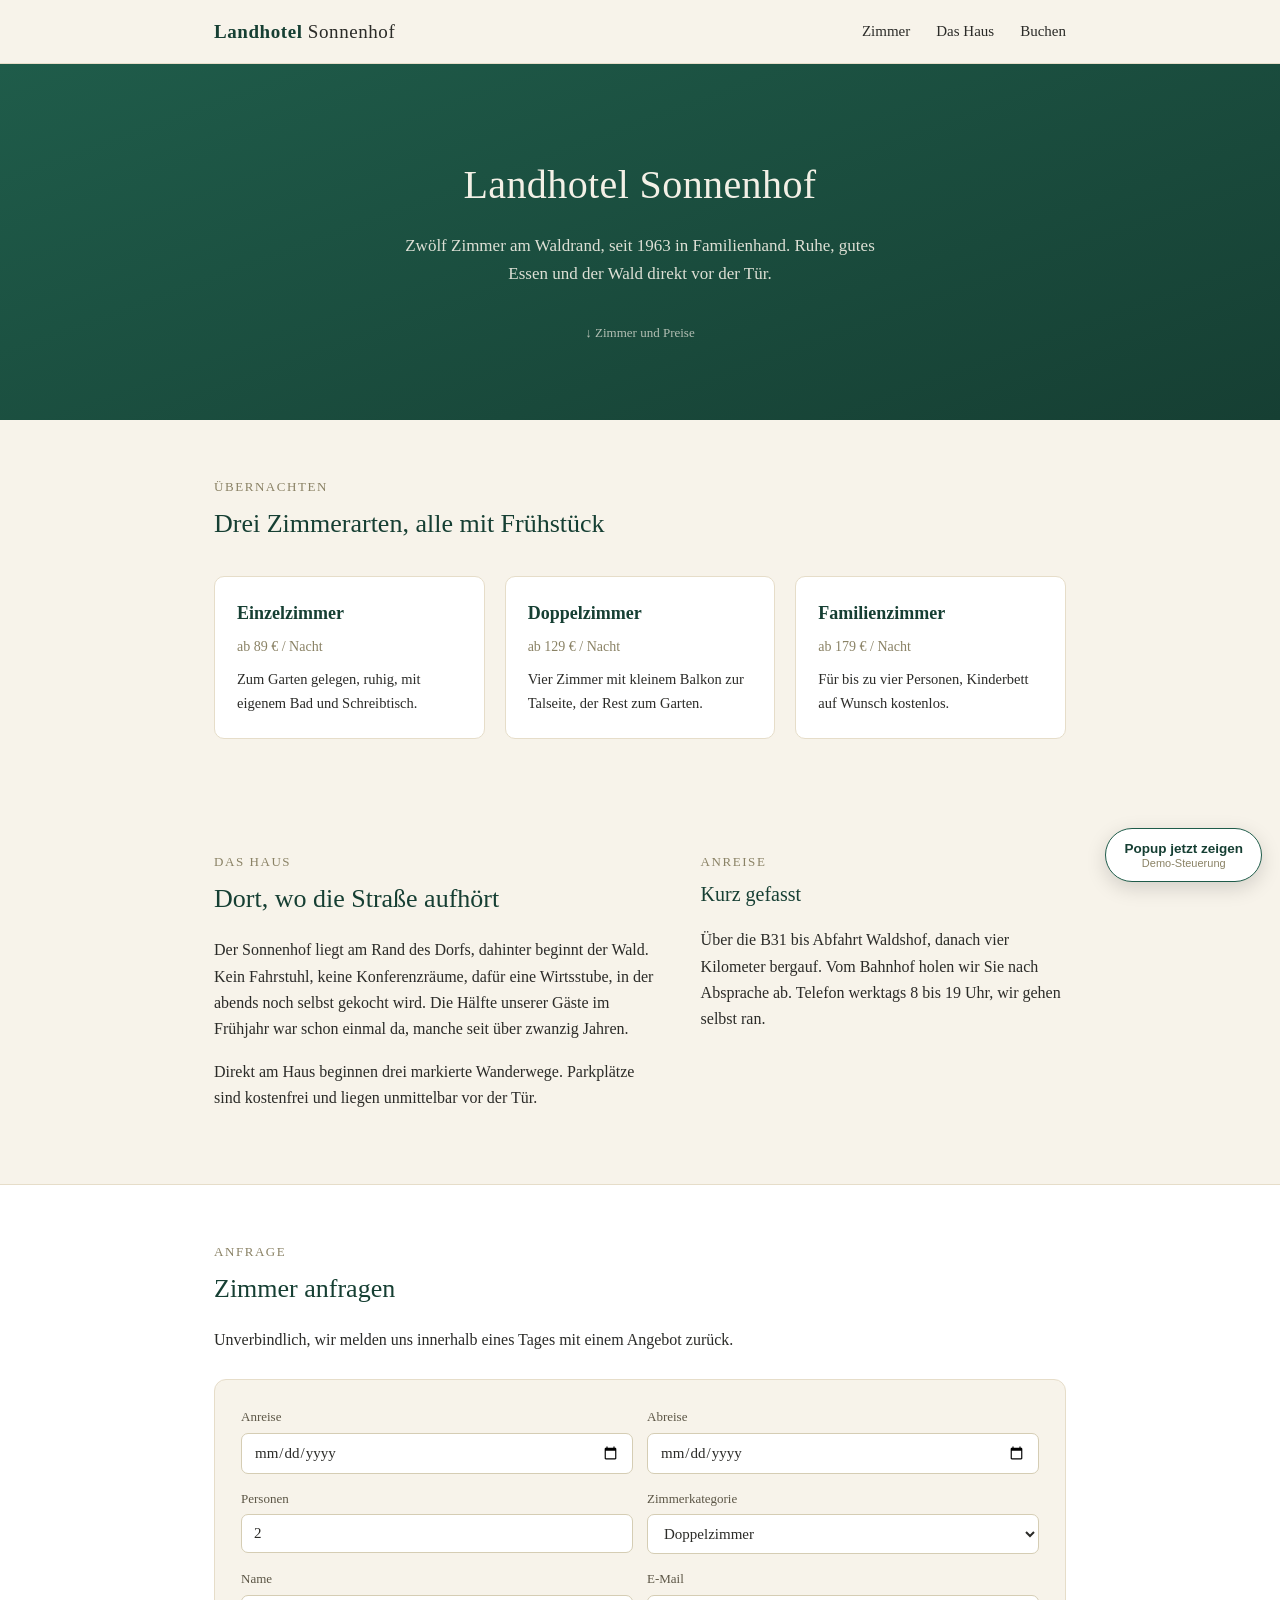
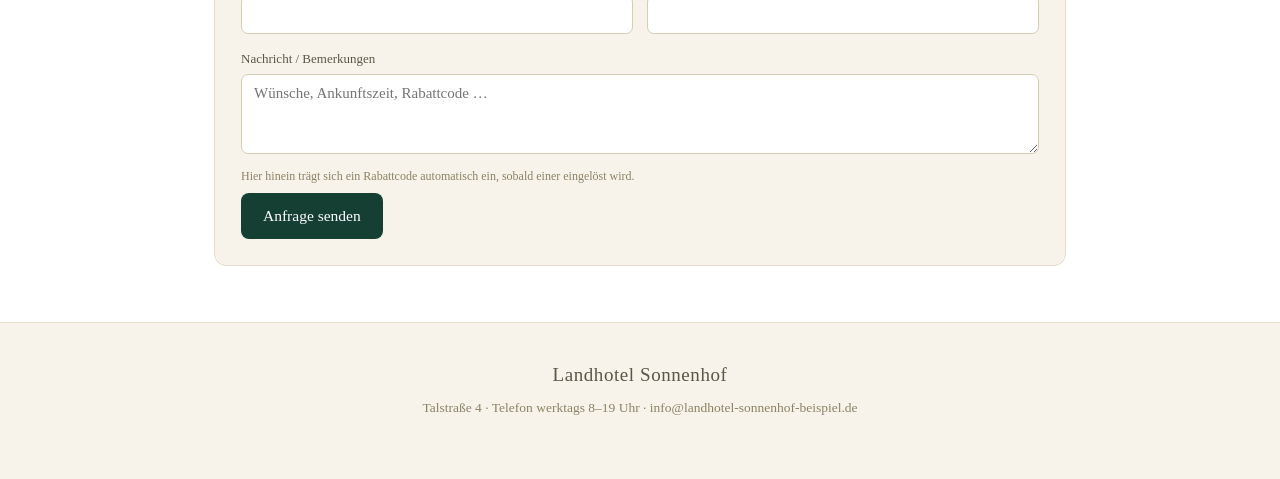
==== hotel-beispielseite/index.html @ aaa6f469 "Direktbucher-Widget: Beispielseite hinzugefügt Fiktive Hotel-Landingpage (Landhotel Sonnenhof) mit e" ====
<!DOCTYPE html>
<html lang="de">
<head>
<meta charset="utf-8">
<meta name="viewport" content="width=device-width, initial-scale=1">
<title>Landhotel Sonnenhof</title>
<style>
  :root{
    --grün:#1f5c4a; --grün-dunkel:#163f33; --creme:#f7f3ea; --text:#2b2b28; --linie:#e6ddc9;
  }
  *{box-sizing:border-box}
  body{margin:0;background:var(--creme);color:var(--text);
    font-family:Georgia,"Times New Roman",serif;line-height:1.65}
  .wrap{max-width:900px;margin:0 auto;padding:0 24px}

  header.top{position:sticky;top:0;z-index:10;background:var(--creme);border-bottom:1px solid var(--linie);
    padding:16px 0}
  header.top .wrap{display:flex;align-items:center;justify-content:space-between}
  .logo{font-size:19px;letter-spacing:.03em;white-space:nowrap}
  .logo b{color:var(--grün-dunkel)}
  nav a{color:var(--text);text-decoration:none;margin-left:22px;font-size:15px}
  nav a:hover{color:var(--grün-dunkel)}

  .hero{background:linear-gradient(160deg,var(--grün) 0%,var(--grün-dunkel) 100%);color:#f3f0e6;
    padding:88px 0 76px;text-align:center}
  .hero h1{margin:0 0 14px;font-size:40px;font-weight:400;letter-spacing:.01em}
  .hero p{margin:0 auto;max-width:480px;font-size:17px;opacity:.9}
  .hero .pfeil{margin-top:34px;font-size:13px;opacity:.7}

  section{padding:56px 0}
  section h2{font-size:26px;font-weight:400;margin:0 0 8px;color:var(--grün-dunkel)}
  section .kicker{font-size:13px;letter-spacing:.12em;text-transform:uppercase;color:#8a8265;margin:0 0 6px}
  section > p.lead{max-width:620px;font-size:16.5px}

  .zimmer{display:grid;grid-template-columns:repeat(3,1fr);gap:20px;margin-top:30px}
  .zimmer .karte{background:#fff;border:1px solid var(--linie);border-radius:10px;padding:22px}
  .zimmer h3{margin:0 0 6px;font-size:18px;color:var(--grün-dunkel)}
  .zimmer .preis{font-size:14px;color:#8a8265;margin:0 0 10px}
  .zimmer p{font-size:14.5px;margin:0}

  .split{display:grid;grid-template-columns:1.1fr .9fr;gap:40px;align-items:start}

  #buchen{background:#fff;border-top:1px solid var(--linie);border-bottom:1px solid var(--linie)}
  form.buchung{background:var(--creme);border:1px solid var(--linie);border-radius:12px;padding:26px;margin-top:26px}
  .zeile{display:grid;grid-template-columns:1fr 1fr;gap:14px;margin-bottom:14px}
  label{display:block;font-size:13px;margin-bottom:5px;color:#5c5646}
  input,select,textarea{width:100%;padding:10px 12px;border:1px solid #d5cdb4;border-radius:7px;
    background:#fff;color:var(--text);font-family:inherit;font-size:15px}
  textarea{resize:vertical;min-height:80px;transition:background .5s,border-color .5s}
  textarea.gefuellt{background:#eaf5ef;border-color:var(--grün)}
  .hinweis-feld{font-size:12px;color:#8a8265;margin:5px 0 0}
  button.absenden{margin-top:6px;padding:14px 22px;border:0;border-radius:8px;background:var(--grün-dunkel);
    color:#fff;font-family:inherit;font-size:15.5px;cursor:pointer}
  button.absenden:hover{background:var(--grün)}
  .bestaetigung{display:none;margin-top:14px;padding:12px 14px;background:#eaf5ef;border:1px solid var(--grün);
    border-radius:8px;font-size:14px;color:var(--grün-dunkel)}
  .bestaetigung.zeigen{display:block}

  footer{padding:36px 0 60px;text-align:center;font-size:13.5px;color:#8a8265}
  footer .logo{color:#5c5646;margin-bottom:6px}

  @media (max-width:720px){
    .zimmer{grid-template-columns:1fr}
    .zeile{grid-template-columns:1fr}
    .split{grid-template-columns:1fr}
    .hero h1{font-size:30px}
    .wrap{padding:0 16px}
    .logo{font-size:15px}
    nav a{margin-left:10px;font-size:12px}
  }

  /* Demo-Auslöser für Vorführzwecke, kein Teil des Widgets */
  .demo-trigger{position:fixed;right:18px;bottom:18px;z-index:999;background:#fff;color:var(--grün-dunkel);
    border:1px solid var(--grün);border-radius:999px;padding:12px 18px;font-family:-apple-system,sans-serif;
    font-size:13.5px;font-weight:600;box-shadow:0 6px 20px rgba(0,0,0,.15);cursor:pointer}
  .demo-trigger span{display:block;font-weight:400;font-size:11px;color:#8a8265;margin-top:1px}
</style>
</head>
<body>

<header class="top">
  <div class="wrap">
    <div class="logo"><b>Landhotel</b> Sonnenhof</div>
    <nav>
      <a href="#zimmer">Zimmer</a>
      <a href="#haus">Das Haus</a>
      <a href="#buchen">Buchen</a>
    </nav>
  </div>
</header>

<div class="hero">
  <div class="wrap">
    <h1>Landhotel Sonnenhof</h1>
    <p>Zwölf Zimmer am Waldrand, seit 1963 in Familienhand. Ruhe, gutes Essen und der Wald direkt vor der Tür.</p>
    <div class="pfeil">↓ Zimmer und Preise</div>
  </div>
</div>

<section id="zimmer">
  <div class="wrap">
    <p class="kicker">Übernachten</p>
    <h2>Drei Zimmerarten, alle mit Frühstück</h2>
    <div class="zimmer">
      <div class="karte">
        <h3>Einzelzimmer</h3>
        <p class="preis">ab 89 € / Nacht</p>
        <p>Zum Garten gelegen, ruhig, mit eigenem Bad und Schreibtisch.</p>
      </div>
      <div class="karte">
        <h3>Doppelzimmer</h3>
        <p class="preis">ab 129 € / Nacht</p>
        <p>Vier Zimmer mit kleinem Balkon zur Talseite, der Rest zum Garten.</p>
      </div>
      <div class="karte">
        <h3>Familienzimmer</h3>
        <p class="preis">ab 179 € / Nacht</p>
        <p>Für bis zu vier Personen, Kinderbett auf Wunsch kostenlos.</p>
      </div>
    </div>
  </div>
</section>

<section id="haus">
  <div class="wrap split">
    <div>
      <p class="kicker">Das Haus</p>
      <h2>Dort, wo die Straße aufhört</h2>
      <p class="lead">Der Sonnenhof liegt am Rand des Dorfs, dahinter beginnt der Wald. Kein Fahrstuhl, keine
      Konferenzräume, dafür eine Wirtsstube, in der abends noch selbst gekocht wird. Die Hälfte unserer Gäste
      im Frühjahr war schon einmal da, manche seit über zwanzig Jahren.</p>
      <p class="lead">Direkt am Haus beginnen drei markierte Wanderwege. Parkplätze sind kostenfrei und liegen
      unmittelbar vor der Tür.</p>
    </div>
    <div>
      <p class="kicker">Anreise</p>
      <h2 style="font-size:20px">Kurz gefasst</h2>
      <p class="lead">Über die B31 bis Abfahrt Waldshof, danach vier Kilometer bergauf. Vom Bahnhof holen wir
      Sie nach Absprache ab. Telefon werktags 8 bis 19 Uhr, wir gehen selbst ran.</p>
    </div>
  </div>
</section>

<section id="buchen">
  <div class="wrap">
    <p class="kicker">Anfrage</p>
    <h2>Zimmer anfragen</h2>
    <p class="lead">Unverbindlich, wir melden uns innerhalb eines Tages mit einem Angebot zurück.</p>

    <form class="buchung" onsubmit="return zeigeBestaetigung(event)">
      <div class="zeile">
        <div>
          <label for="anreise">Anreise</label>
          <input type="date" id="anreise" required>
        </div>
        <div>
          <label for="abreise">Abreise</label>
          <input type="date" id="abreise" required>
        </div>
      </div>
      <div class="zeile">
        <div>
          <label for="personen">Personen</label>
          <input type="number" id="personen" min="1" max="6" value="2" required>
        </div>
        <div>
          <label for="kategorie">Zimmerkategorie</label>
          <select id="kategorie">
            <option>Einzelzimmer</option>
            <option selected>Doppelzimmer</option>
            <option>Familienzimmer</option>
          </select>
        </div>
      </div>
      <div class="zeile">
        <div>
          <label for="name">Name</label>
          <input type="text" id="name" required>
        </div>
        <div>
          <label for="email">E-Mail</label>
          <input type="email" id="email" required>
        </div>
      </div>
      <label for="nachricht">Nachricht / Bemerkungen</label>
      <textarea id="nachricht" placeholder="Wünsche, Ankunftszeit, Rabattcode …"></textarea>
      <p class="hinweis-feld">Hier hinein trägt sich ein Rabattcode automatisch ein, sobald einer eingelöst wird.</p>

      <button class="absenden" type="submit">Anfrage senden</button>
      <div class="bestaetigung" id="bestaetigung">
        Danke für Ihre Anfrage. Diese Seite ist eine Demo, es wird nichts tatsächlich versendet.
      </div>
    </form>
  </div>
</section>

<footer>
  <div class="logo">Landhotel Sonnenhof</div>
  Talstraße 4 · Telefon werktags 8–19 Uhr · info@landhotel-sonnenhof-beispiel.de
</footer>

<button class="demo-trigger" type="button" id="demoBtn">
  Popup jetzt zeigen
  <span>Demo-Steuerung</span>
</button>

<!-- Einbindung des Direktbucher-Widgets -->
<script src="widget.js" defer></script>

<script>
  // Nur für diese Beispielseite: Anfrageformular tut so, als würde es senden
  function zeigeBestaetigung(e) {
    e.preventDefault();
    document.getElementById('bestaetigung').classList.add('zeigen');
    return false;
  }

  // Nur für diese Beispielseite, nicht Teil des Widgets: sobald im Popup auf
  // "Jetzt Code einlösen" geklickt wird, den Code automatisch ins Nachrichtenfeld
  // der Buchungsanfrage übernehmen. Das Widget selbst kennt dieses Feld nicht,
  // die Verknüpfung übernimmt die Website. Klick-Events aus dem Shadow DOM des
  // Widgets laufen (composed) ganz normal bis zum document durch.
  document.addEventListener('click', function (e) {
    var pfad = e.composedPath ? e.composedPath() : [e.target];
    var istCta = pfad.some(function (el) { return el.classList && el.classList.contains('dbw-cta'); });
    if (!istCta) return;

    var feld = document.getElementById('nachricht');
    if (!feld) return;
    if (feld.value.indexOf('DIREKT') === -1) {
      feld.value = feld.value ? feld.value + '\nRabattcode: DIREKT' : 'Rabattcode: DIREKT';
    }
    feld.classList.add('gefuellt');
    setTimeout(function () { feld.classList.remove('gefuellt'); }, 1800);
  }, true);

  // Demo-Steuerung: löst das Popup manuell aus, ohne auf Exit-Intent zu warten.
  // Gehört nicht zum Widget und würde auf der echten Hotel-Website entfallen.
  document.getElementById('demoBtn').addEventListener('click', function () {
    // verhindert, dass ein zufälliger Exit-Intent während der Vorführung
    // (Maus Richtung Tab-Leiste) das Popup ein zweites Mal aufreißt
    try { sessionStorage.setItem('dbw_seen', '1'); } catch (e) {}
    if (window.Direktbucher) window.Direktbucher.open();
  });
</script>

</body>
</html>
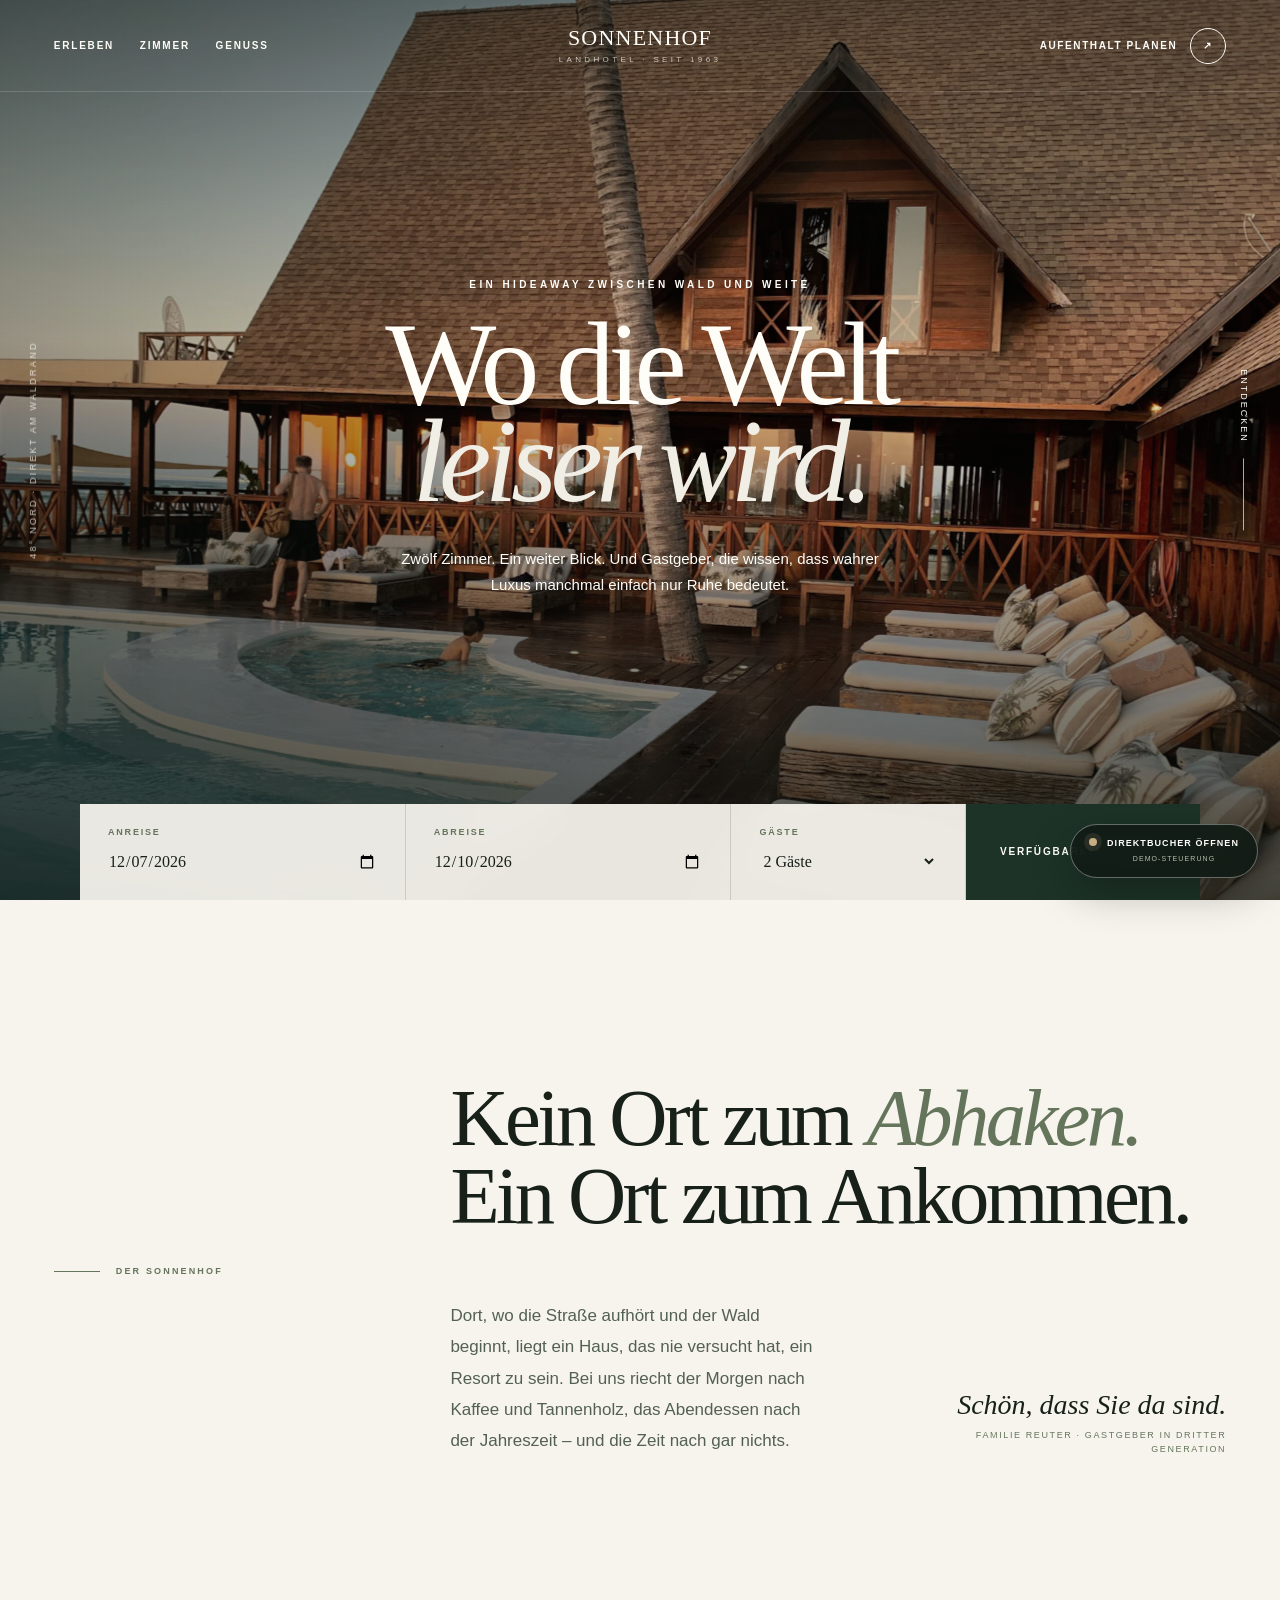
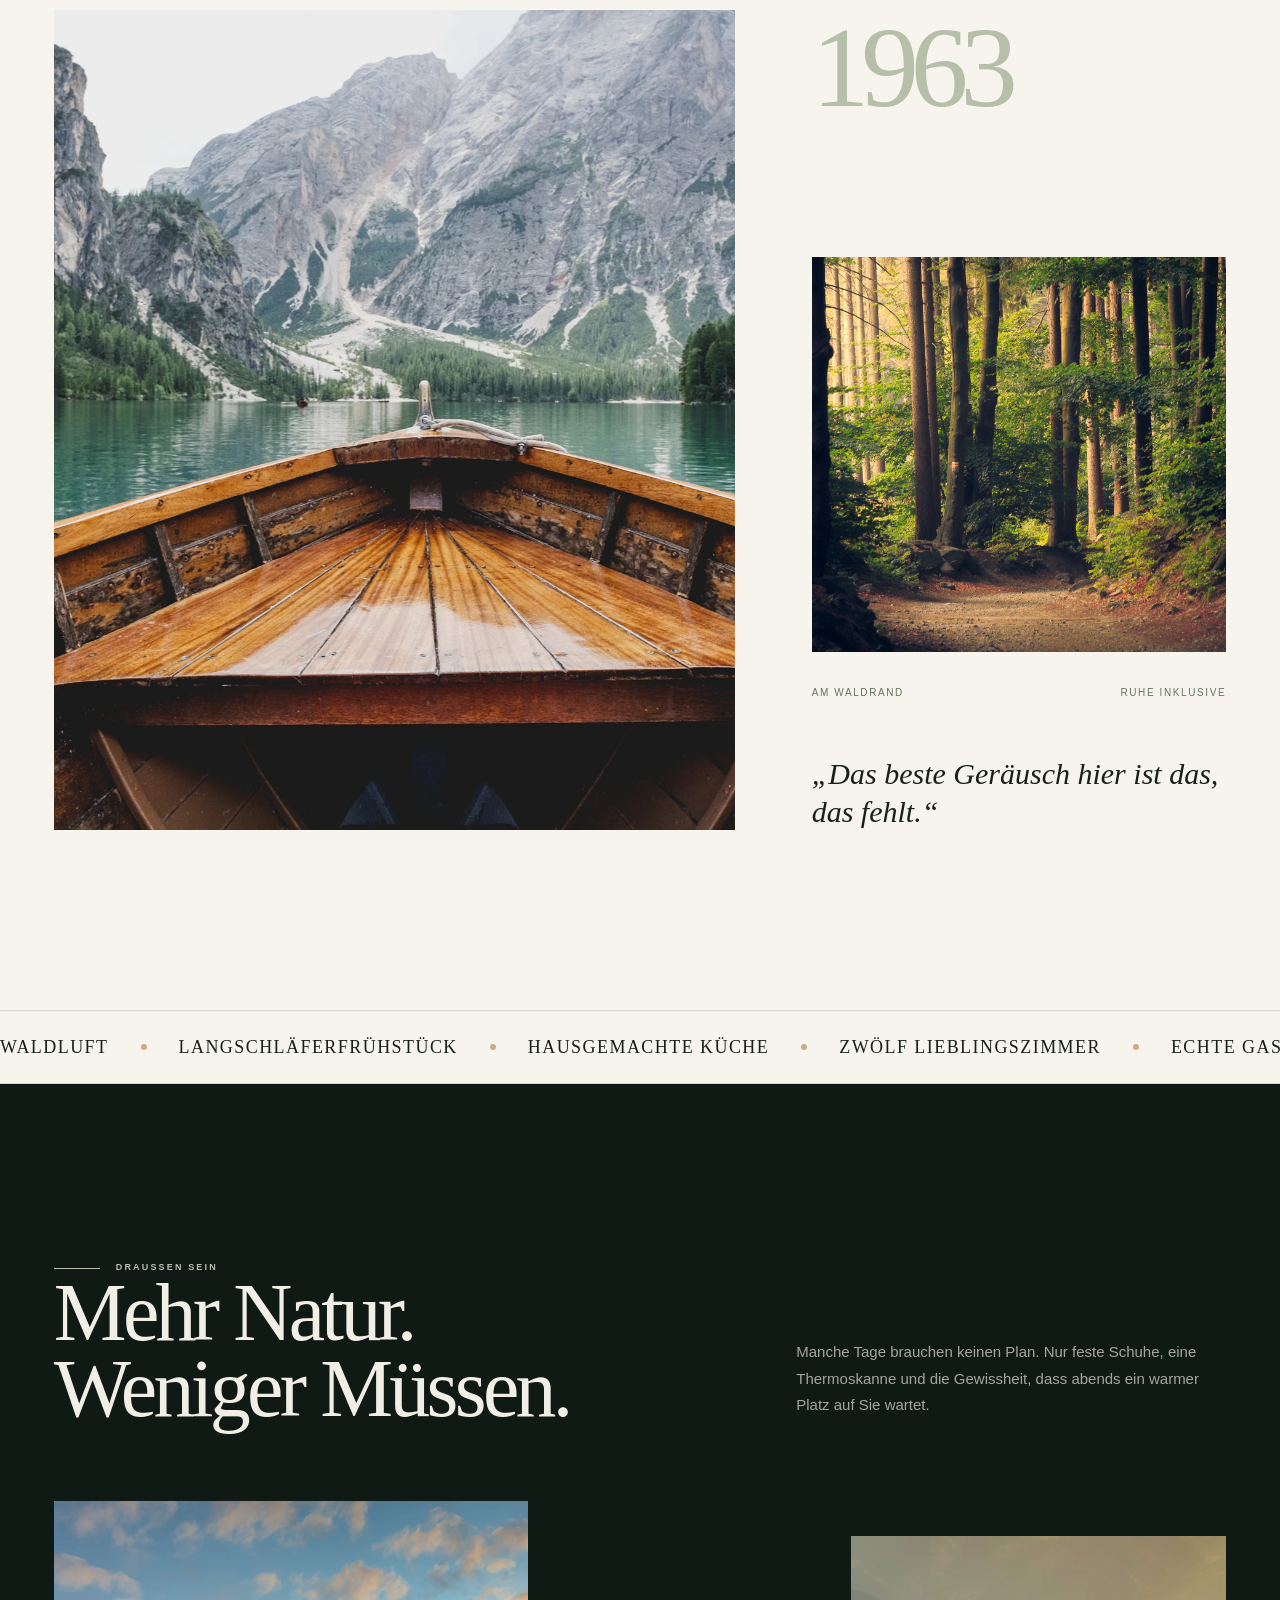
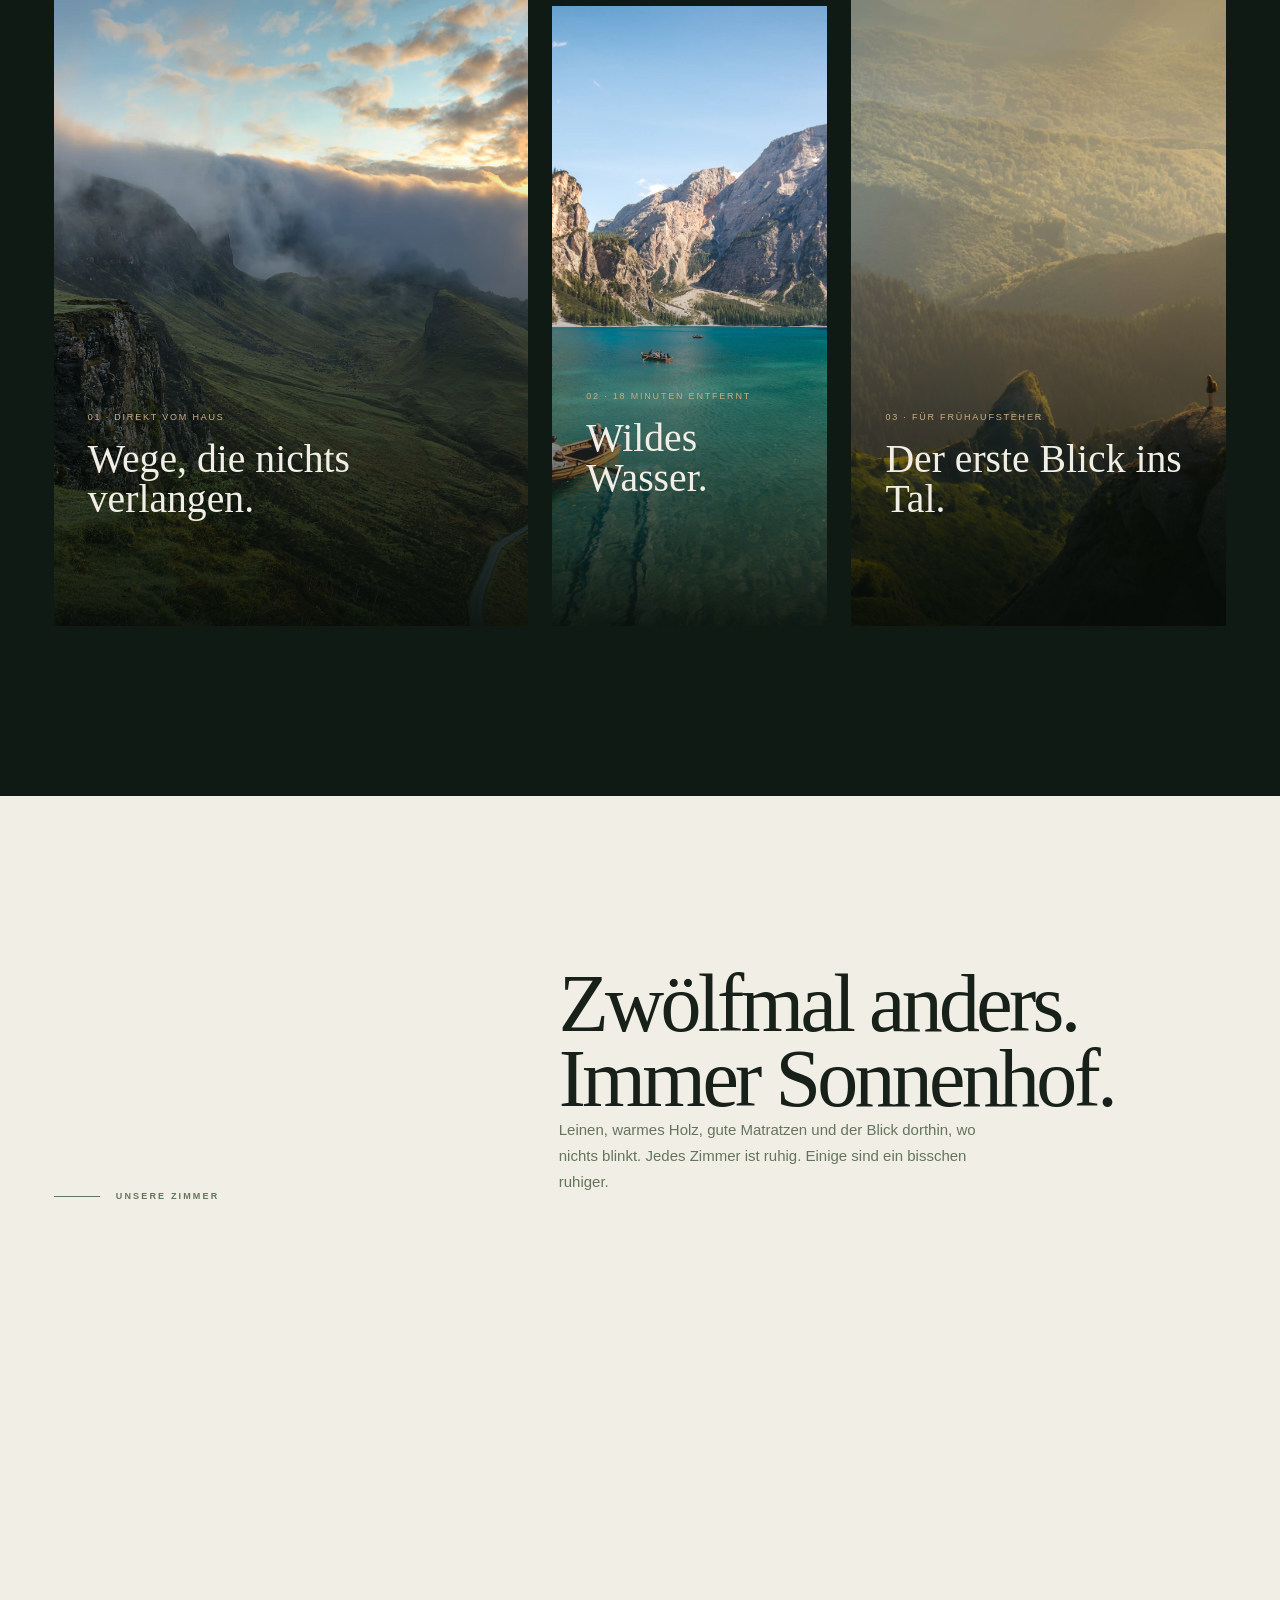
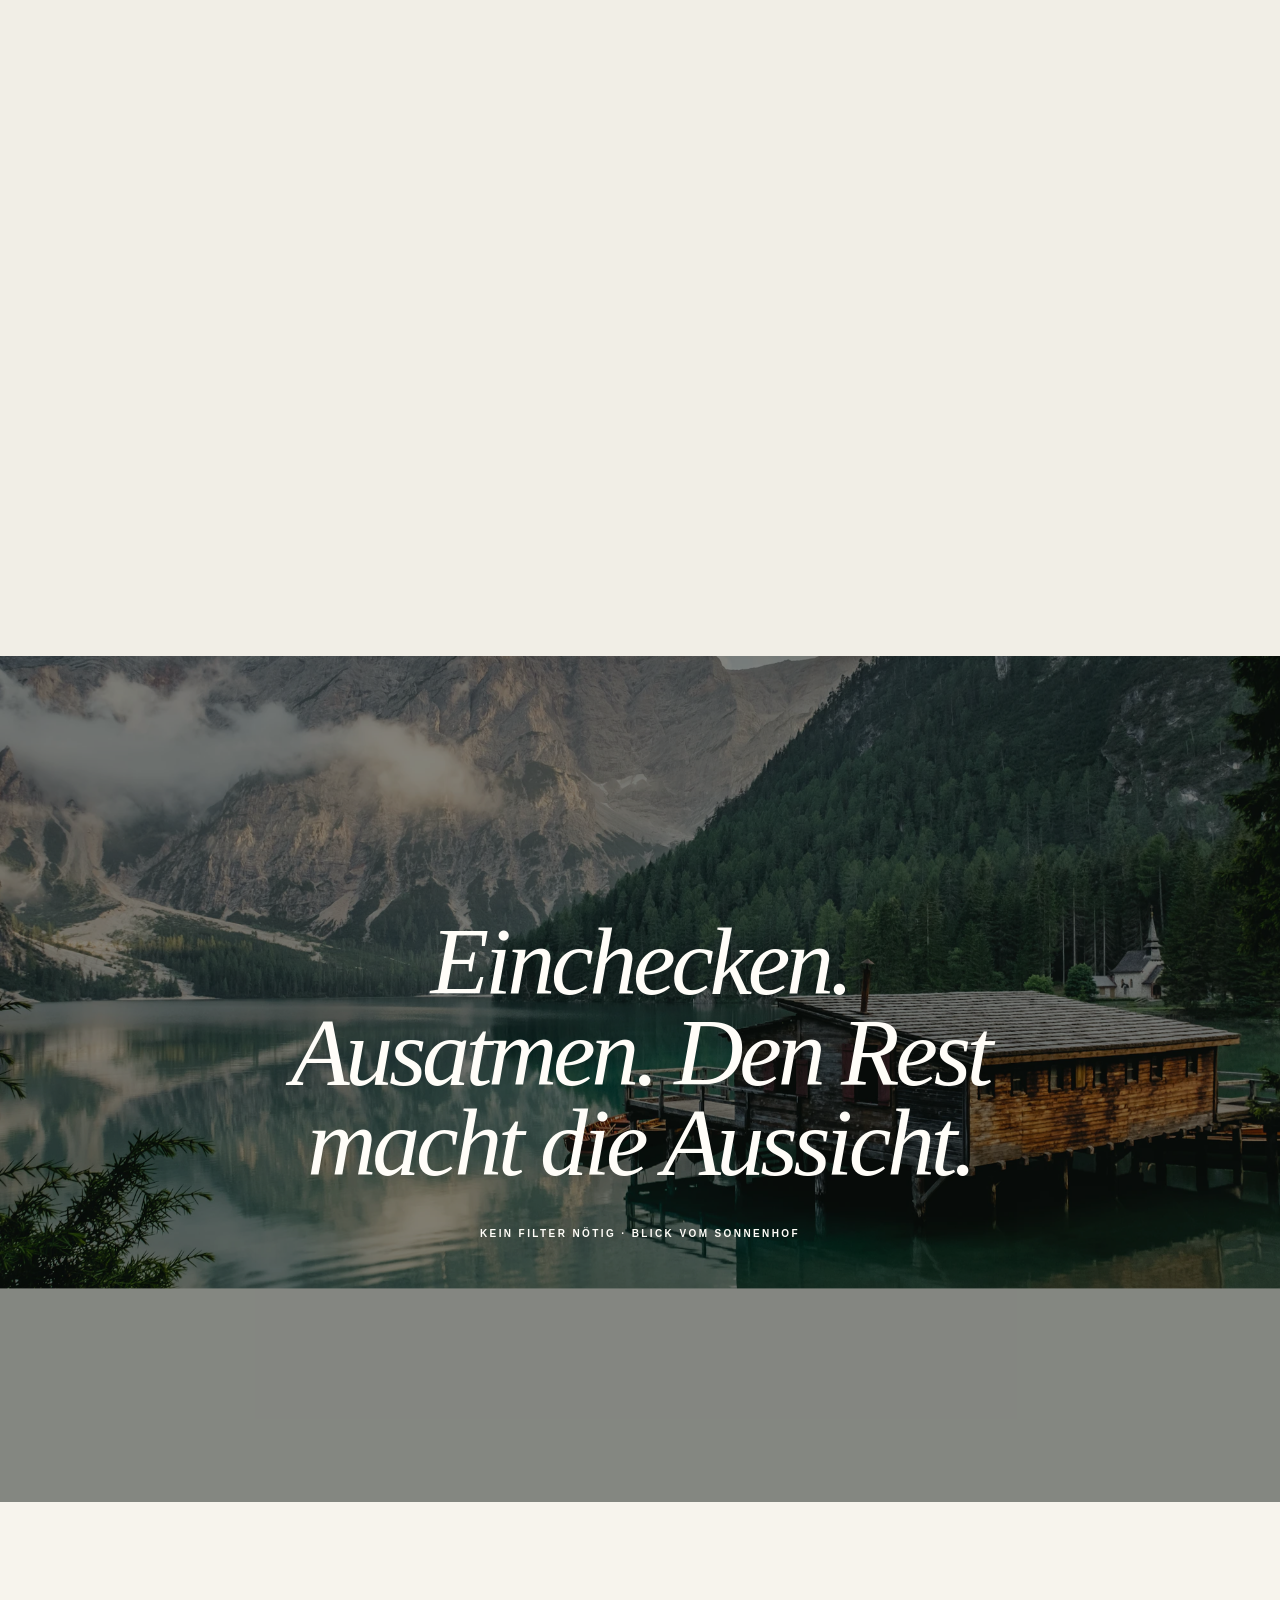
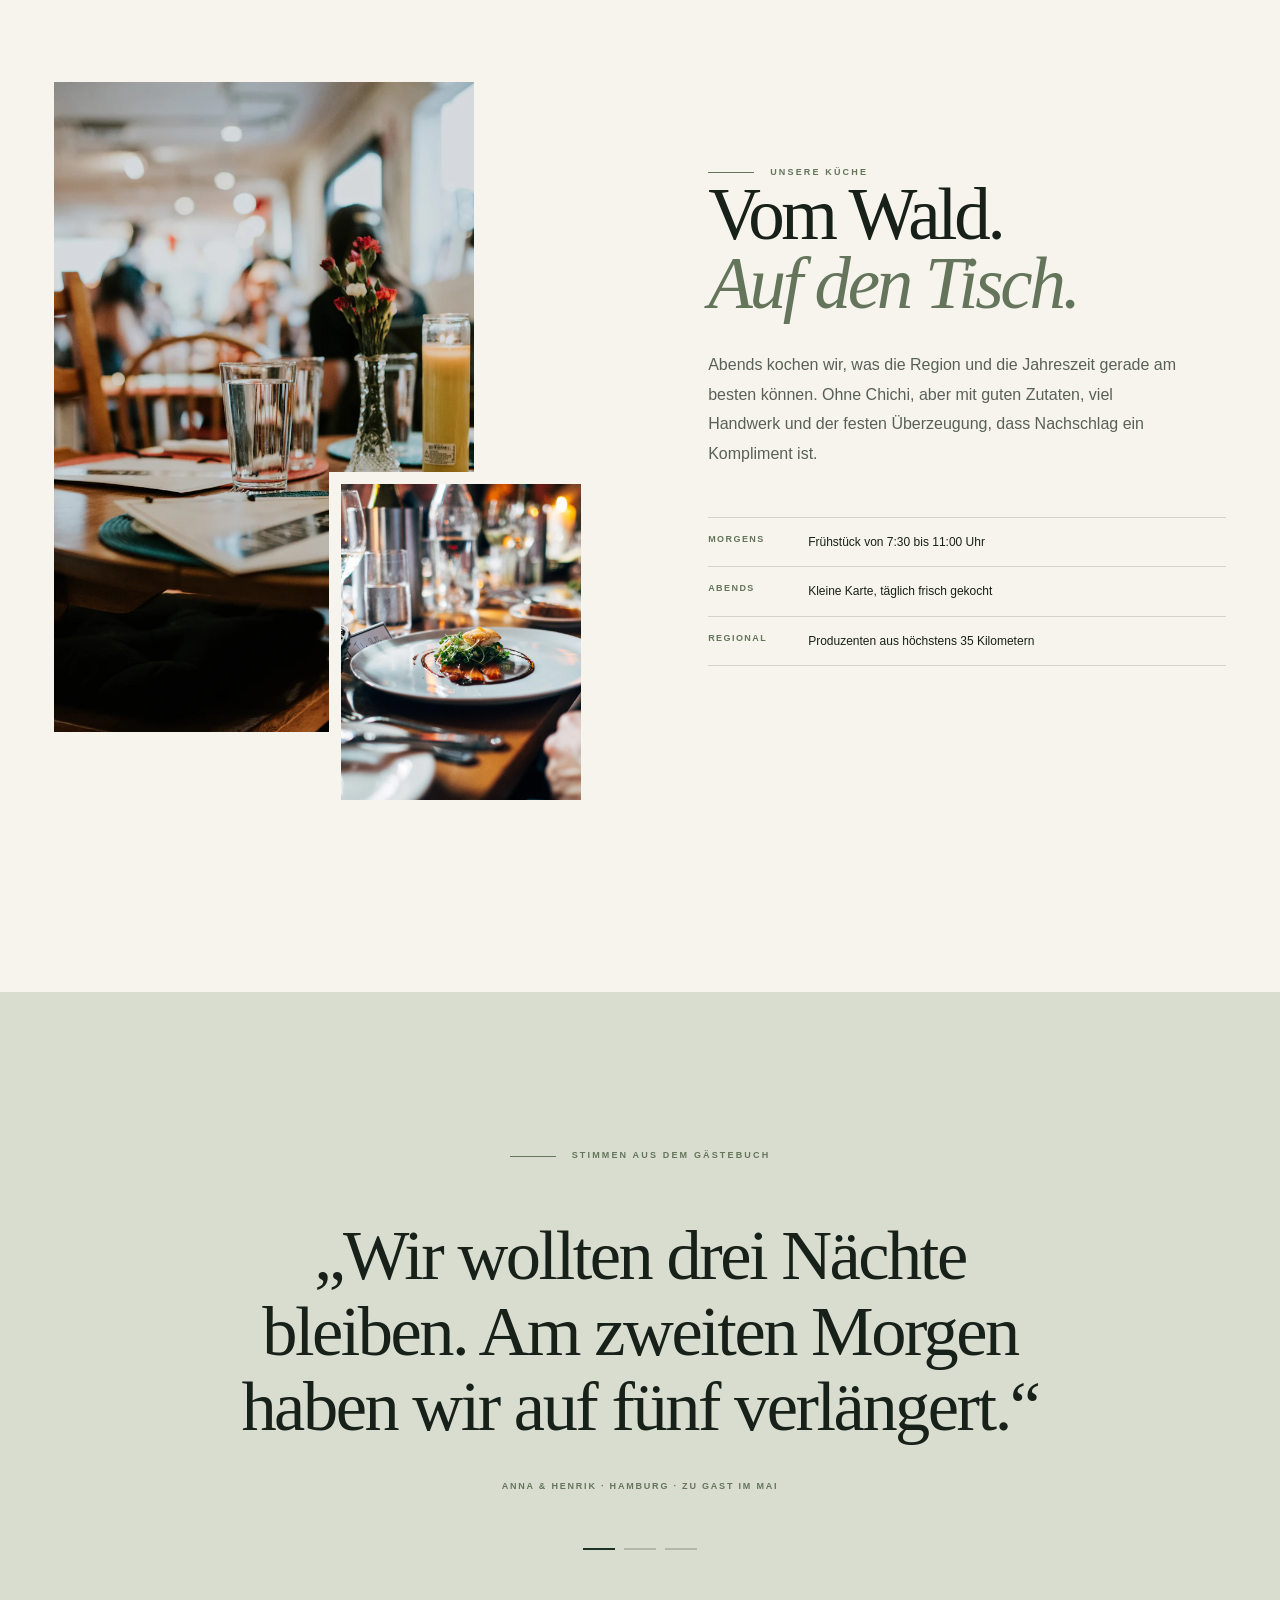
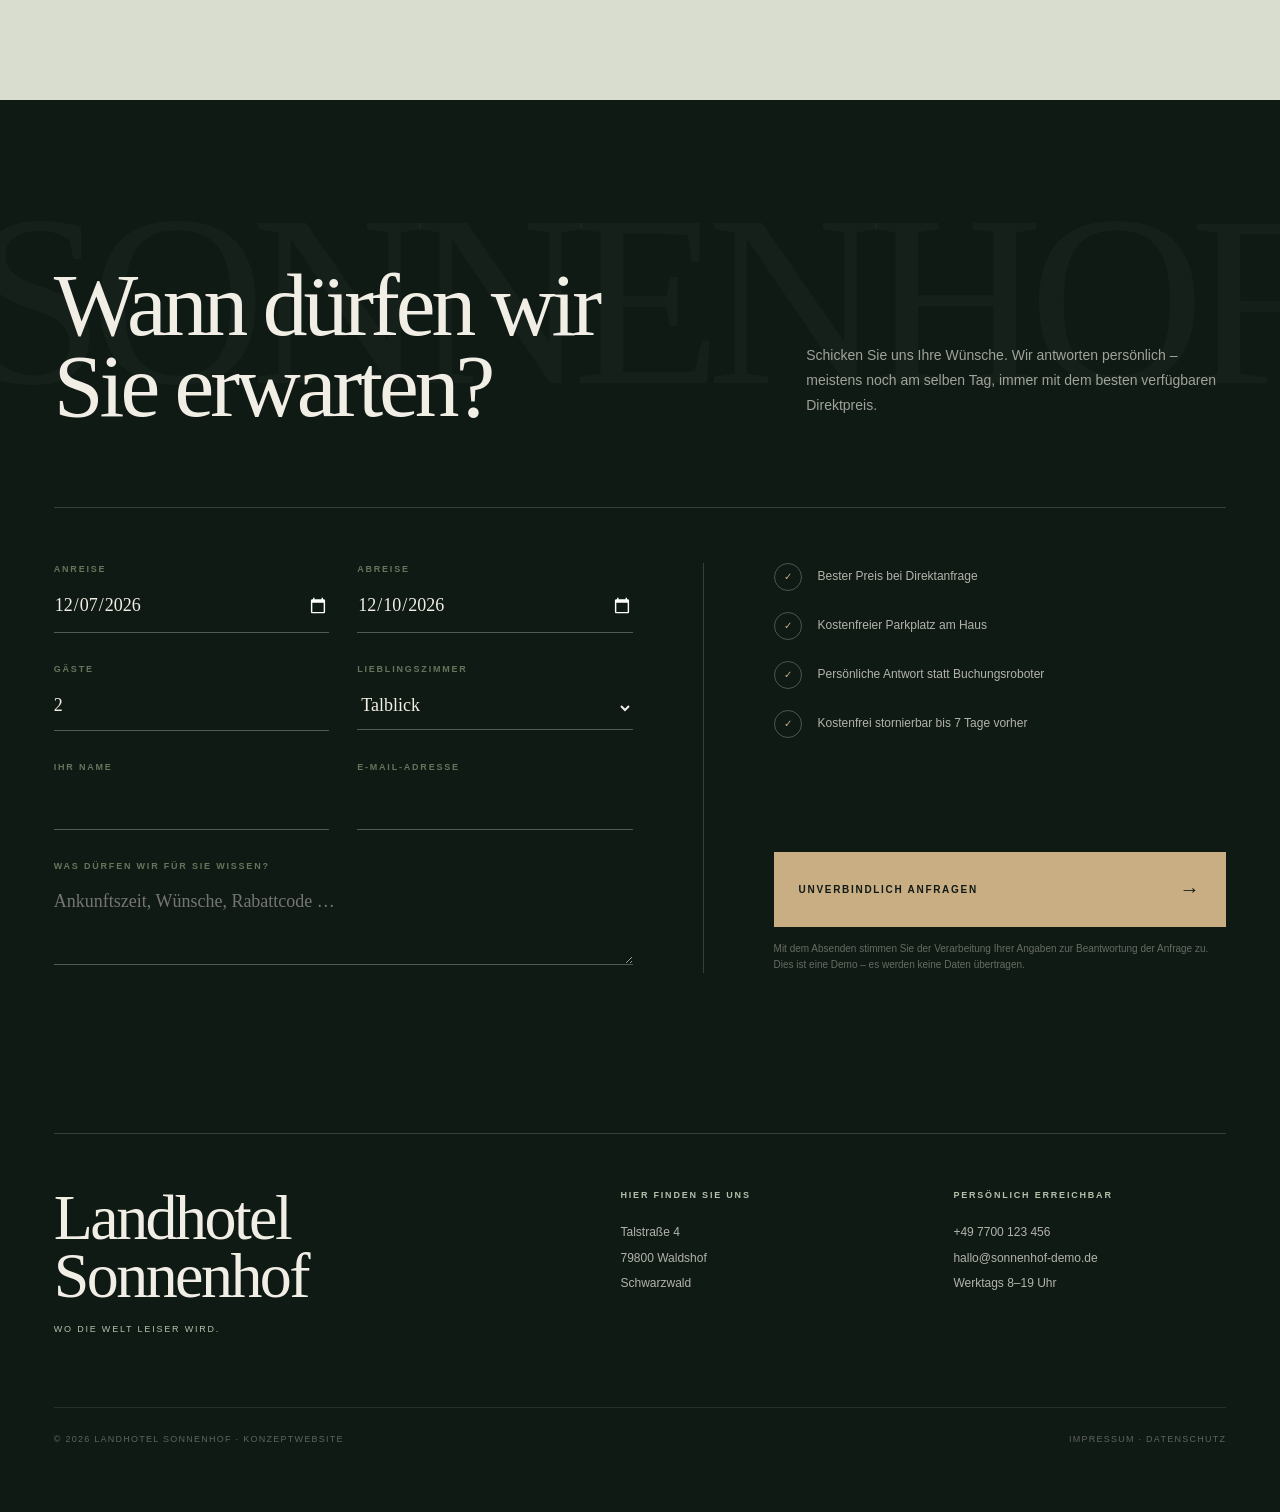
==== commit a6d69f2f: "Premium-Onepager fuer Hotel-Beispielseite" ====
--- a/hotel-beispielseite/index.html
+++ b/hotel-beispielseite/index.html
@@ -1,248 +1,103 @@
-<!DOCTYPE html>
-<html lang="de">
+<!doctype html>
+<html lang="de" class="has-js">
 <head>
-<meta charset="utf-8">
-<meta name="viewport" content="width=device-width, initial-scale=1">
-<title>Landhotel Sonnenhof</title>
-<style>
-  :root{
-    --grün:#1f5c4a; --grün-dunkel:#163f33; --creme:#f7f3ea; --text:#2b2b28; --linie:#e6ddc9;
-  }
-  *{box-sizing:border-box}
-  body{margin:0;background:var(--creme);color:var(--text);
-    font-family:Georgia,"Times New Roman",serif;line-height:1.65}
-  .wrap{max-width:900px;margin:0 auto;padding:0 24px}
-
-  header.top{position:sticky;top:0;z-index:10;background:var(--creme);border-bottom:1px solid var(--linie);
-    padding:16px 0}
-  header.top .wrap{display:flex;align-items:center;justify-content:space-between}
-  .logo{font-size:19px;letter-spacing:.03em;white-space:nowrap}
-  .logo b{color:var(--grün-dunkel)}
-  nav a{color:var(--text);text-decoration:none;margin-left:22px;font-size:15px}
-  nav a:hover{color:var(--grün-dunkel)}
-
-  .hero{background:linear-gradient(160deg,var(--grün) 0%,var(--grün-dunkel) 100%);color:#f3f0e6;
-    padding:88px 0 76px;text-align:center}
-  .hero h1{margin:0 0 14px;font-size:40px;font-weight:400;letter-spacing:.01em}
-  .hero p{margin:0 auto;max-width:480px;font-size:17px;opacity:.9}
-  .hero .pfeil{margin-top:34px;font-size:13px;opacity:.7}
-
-  section{padding:56px 0}
-  section h2{font-size:26px;font-weight:400;margin:0 0 8px;color:var(--grün-dunkel)}
-  section .kicker{font-size:13px;letter-spacing:.12em;text-transform:uppercase;color:#8a8265;margin:0 0 6px}
-  section > p.lead{max-width:620px;font-size:16.5px}
-
-  .zimmer{display:grid;grid-template-columns:repeat(3,1fr);gap:20px;margin-top:30px}
-  .zimmer .karte{background:#fff;border:1px solid var(--linie);border-radius:10px;padding:22px}
-  .zimmer h3{margin:0 0 6px;font-size:18px;color:var(--grün-dunkel)}
-  .zimmer .preis{font-size:14px;color:#8a8265;margin:0 0 10px}
-  .zimmer p{font-size:14.5px;margin:0}
-
-  .split{display:grid;grid-template-columns:1.1fr .9fr;gap:40px;align-items:start}
-
-  #buchen{background:#fff;border-top:1px solid var(--linie);border-bottom:1px solid var(--linie)}
-  form.buchung{background:var(--creme);border:1px solid var(--linie);border-radius:12px;padding:26px;margin-top:26px}
-  .zeile{display:grid;grid-template-columns:1fr 1fr;gap:14px;margin-bottom:14px}
-  label{display:block;font-size:13px;margin-bottom:5px;color:#5c5646}
-  input,select,textarea{width:100%;padding:10px 12px;border:1px solid #d5cdb4;border-radius:7px;
-    background:#fff;color:var(--text);font-family:inherit;font-size:15px}
-  textarea{resize:vertical;min-height:80px;transition:background .5s,border-color .5s}
-  textarea.gefuellt{background:#eaf5ef;border-color:var(--grün)}
-  .hinweis-feld{font-size:12px;color:#8a8265;margin:5px 0 0}
-  button.absenden{margin-top:6px;padding:14px 22px;border:0;border-radius:8px;background:var(--grün-dunkel);
-    color:#fff;font-family:inherit;font-size:15.5px;cursor:pointer}
-  button.absenden:hover{background:var(--grün)}
-  .bestaetigung{display:none;margin-top:14px;padding:12px 14px;background:#eaf5ef;border:1px solid var(--grün);
-    border-radius:8px;font-size:14px;color:var(--grün-dunkel)}
-  .bestaetigung.zeigen{display:block}
-
-  footer{padding:36px 0 60px;text-align:center;font-size:13.5px;color:#8a8265}
-  footer .logo{color:#5c5646;margin-bottom:6px}
-
-  @media (max-width:720px){
-    .zimmer{grid-template-columns:1fr}
-    .zeile{grid-template-columns:1fr}
-    .split{grid-template-columns:1fr}
-    .hero h1{font-size:30px}
-    .wrap{padding:0 16px}
-    .logo{font-size:15px}
-    nav a{margin-left:10px;font-size:12px}
-  }
-
-  /* Demo-Auslöser für Vorführzwecke, kein Teil des Widgets */
-  .demo-trigger{position:fixed;right:18px;bottom:18px;z-index:999;background:#fff;color:var(--grün-dunkel);
-    border:1px solid var(--grün);border-radius:999px;padding:12px 18px;font-family:-apple-system,sans-serif;
-    font-size:13.5px;font-weight:600;box-shadow:0 6px 20px rgba(0,0,0,.15);cursor:pointer}
-  .demo-trigger span{display:block;font-weight:400;font-size:11px;color:#8a8265;margin-top:1px}
-</style>
+  <meta charset="utf-8"><meta name="viewport" content="width=device-width,initial-scale=1">
+  <meta name="theme-color" content="#101a14">
+  <meta name="description" content="Landhotel Sonnenhof – ein stiller Rückzugsort zwischen Wald, Weite und warmer Gastlichkeit.">
+  <title>Landhotel Sonnenhof — Wo die Welt leiser wird</title>
+  <link rel="icon" href="data:image/svg+xml,%3Csvg xmlns='http://www.w3.org/2000/svg' viewBox='0 0 64 64'%3E%3Crect width='64' height='64' rx='32' fill='%23101a14'/%3E%3Ccircle cx='32' cy='32' r='14' fill='%23c9ad83'/%3E%3C/svg%3E">
+  <link rel="stylesheet" href="landhotel-sonnenhof.css">
 </head>
-<body>
-
-<header class="top">
-  <div class="wrap">
-    <div class="logo"><b>Landhotel</b> Sonnenhof</div>
-    <nav>
-      <a href="#zimmer">Zimmer</a>
-      <a href="#haus">Das Haus</a>
-      <a href="#buchen">Buchen</a>
-    </nav>
-  </div>
-</header>
-
-<div class="hero">
-  <div class="wrap">
-    <h1>Landhotel Sonnenhof</h1>
-    <p>Zwölf Zimmer am Waldrand, seit 1963 in Familienhand. Ruhe, gutes Essen und der Wald direkt vor der Tür.</p>
-    <div class="pfeil">↓ Zimmer und Preise</div>
-  </div>
-</div>
-
-<section id="zimmer">
-  <div class="wrap">
-    <p class="kicker">Übernachten</p>
-    <h2>Drei Zimmerarten, alle mit Frühstück</h2>
-    <div class="zimmer">
-      <div class="karte">
-        <h3>Einzelzimmer</h3>
-        <p class="preis">ab 89 € / Nacht</p>
-        <p>Zum Garten gelegen, ruhig, mit eigenem Bad und Schreibtisch.</p>
+<body class="is-loading">
+  <div class="preloader" aria-hidden="true"><div><i></i><span>Landhotel Sonnenhof</span></div></div>
+  <div class="scroll-progress" aria-hidden="true"></div><div class="cursor" aria-hidden="true"></div><div class="cursor-dot" aria-hidden="true"></div>
+  <header class="site-header" id="top">
+    <nav class="nav" aria-label="Hauptnavigation"><a href="#erleben">Erleben</a><a href="#zimmer">Zimmer</a><a href="#genuss">Genuss</a></nav>
+    <a class="brand" href="#top"><span>Sonnenhof</span><small>Landhotel · Seit 1963</small></a>
+    <a class="header-action" href="#buchen"><span>Aufenthalt planen</span></a>
+  </header>
+  <main>
+    <section class="hero" aria-labelledby="hero-title">
+      <div class="hero-media" aria-hidden="true"><img src="img/hero-1.webp" alt="" fetchpriority="high"></div>
+      <span class="hero-side">48° Nord · direkt am Waldrand</span><span class="hero-scroll">Entdecken</span>
+      <div class="hero-content"><p class="eyebrow">Ein Hideaway zwischen Wald und Weite</p><h1 id="hero-title">Wo die Welt <em>leiser wird.</em></h1><p class="hero-lead">Zwölf Zimmer. Ein weiter Blick. Und Gastgeber, die wissen, dass wahrer Luxus manchmal einfach nur Ruhe bedeutet.</p></div>
+      <form class="quick-book" id="quickBook">
+        <label><span>Anreise</span><input type="date" id="quick-arrival" required></label><label><span>Abreise</span><input type="date" id="quick-departure" required></label>
+        <label class="quick-guests"><span>Gäste</span><select id="quick-guests"><option>2 Gäste</option><option>1 Gast</option><option>3 Gäste</option><option>4 Gäste</option></select></label><button type="submit">Verfügbarkeit prüfen</button>
+      </form>
+    </section>
+    <section class="intro" aria-labelledby="intro-title"><div class="intro-grid">
+      <p class="section-tag reveal">Der Sonnenhof</p><div class="intro-copy"><h2 class="reveal" id="intro-title">Kein Ort zum <em>Abhaken.</em> Ein Ort zum Ankommen.</h2><div class="intro-bottom">
+        <p class="intro-text reveal d1">Dort, wo die Straße aufhört und der Wald beginnt, liegt ein Haus, das nie versucht hat, ein Resort zu sein. Bei uns riecht der Morgen nach Kaffee und Tannenholz, das Abendessen nach der Jahreszeit – und die Zeit nach gar nichts.</p>
+        <div class="signature reveal d2"><strong>Schön, dass Sie da sind.</strong><span>Familie Reuter · Gastgeber in dritter Generation</span></div>
+      </div></div>
+    </div></section>
+    <section class="mosaic" aria-label="Eindrücke vom Sonnenhof">
+      <figure class="mosaic-main reveal"><img src="img/h-f.webp" alt="Der Sonnenhof vor eindrucksvoller Bergkulisse" loading="lazy" data-parallax=".08"></figure>
+      <div class="mosaic-aside"><p class="mosaic-number reveal">1963</p><div><figure class="mosaic-small reveal d1"><img src="img/n1.webp" alt="Sonnenlicht fällt durch den stillen Wald" loading="lazy" data-parallax=".06"></figure><div class="mosaic-caption"><span>Am Waldrand</span><span>Ruhe inklusive</span></div><p class="mosaic-quote reveal">„Das beste Geräusch hier ist das, das fehlt.“</p></div></div>
+    </section>
+    <div class="marquee" aria-hidden="true"><div><span>Waldluft <i></i> Langschläferfrühstück <i></i> Hausgemachte Küche <i></i> Zwölf Lieblingszimmer <i></i> Echte Gastfreundschaft <i></i></span><span>Waldluft <i></i> Langschläferfrühstück <i></i> Hausgemachte Küche <i></i> Zwölf Lieblingszimmer <i></i> Echte Gastfreundschaft <i></i></span></div></div>
+    <section class="experiences" id="erleben" aria-labelledby="experiences-title">
+      <header class="section-head">
+        <div><p class="section-tag reveal">Draußen sein</p><h2 class="reveal" id="experiences-title">Mehr Natur.<br>Weniger Müssen.</h2></div>
+        <p class="section-head-text reveal d1">Manche Tage brauchen keinen Plan. Nur feste Schuhe, eine Thermoskanne und die Gewissheit, dass abends ein warmer Platz auf Sie wartet.</p>
+      </header>
+      <div class="experience-grid">
+        <article class="experience reveal"><img src="img/n4.webp" alt="Wanderweg über den Bergen im Morgenlicht" loading="lazy"><div><span>01 · Direkt vom Haus</span><h3>Wege, die nichts verlangen.</h3><p>Drei markierte Routen beginnen vor unserer Haustür – vom stillen Waldspaziergang bis zur aussichtsreichen Tagestour.</p></div></article>
+        <article class="experience reveal d1"><img src="img/p1.webp" alt="Klarer Bergsee zwischen steilen Felsen" loading="lazy"><div><span>02 · 18 Minuten entfernt</span><h3>Wildes Wasser.</h3><p>Im Sommer kristallklar und kühl, im Herbst beinahe menschenleer. Wir verraten Ihnen die schönste Badestelle.</p></div></article>
+        <article class="experience reveal d2"><img src="img/p2.webp" alt="Sanfte Berglandschaft im goldenen Abendlicht" loading="lazy"><div><span>03 · Für Frühaufsteher</span><h3>Der erste Blick ins Tal.</h3><p>Kaffee in die Hand, Jacke über die Schultern, zehn Minuten bergauf. Mehr braucht es für einen guten Morgen nicht.</p></div></article>
       </div>
-      <div class="karte">
-        <h3>Doppelzimmer</h3>
-        <p class="preis">ab 129 € / Nacht</p>
-        <p>Vier Zimmer mit kleinem Balkon zur Talseite, der Rest zum Garten.</p>
+    </section>
+    <section class="rooms" id="zimmer" aria-labelledby="rooms-title">
+      <header class="section-head">
+        <p class="section-tag reveal">Unsere Zimmer</p>
+        <div><h2 class="reveal" id="rooms-title">Zwölfmal anders.<br>Immer Sonnenhof.</h2><p class="section-head-text reveal d1">Leinen, warmes Holz, gute Matratzen und der Blick dorthin, wo nichts blinkt. Jedes Zimmer ist ruhig. Einige sind ein bisschen ruhiger.</p></div>
+      </header>
+      <div class="room-grid">
+        <article class="room-card reveal" data-tilt><img src="img/z1.webp" alt="Helles Doppelzimmer mit großer Fensterfront" loading="lazy"><div class="room-top"><span>20–24 m²</span><span>2 Personen</span></div><div class="room-bottom"><h3>Waldzimmer</h3><div class="room-meta"><span>ab <strong>129 €</strong> / Nacht</span><a href="#buchen">Anfragen →</a></div></div></article>
+        <article class="room-card reveal d1" data-tilt><img src="img/z2.webp" alt="Gemütliches Zimmer mit warmen Holztönen" loading="lazy"><div class="room-top"><span>28–32 m²</span><span>2 Personen</span></div><div class="room-bottom"><h3>Talblick</h3><div class="room-meta"><span>ab <strong>159 €</strong> / Nacht</span><a href="#buchen">Anfragen →</a></div></div></article>
+        <article class="room-card reveal d2" data-tilt><img src="img/z3.webp" alt="Großzügige Suite mit Holzinterieur" loading="lazy"><div class="room-top"><span>38–45 m²</span><span>Bis 4 Personen</span></div><div class="room-bottom"><h3>Familiensuite</h3><div class="room-meta"><span>ab <strong>189 €</strong> / Nacht</span><a href="#buchen">Anfragen →</a></div></div></article>
       </div>
-      <div class="karte">
-        <h3>Familienzimmer</h3>
-        <p class="preis">ab 179 € / Nacht</p>
-        <p>Für bis zu vier Personen, Kinderbett auf Wunsch kostenlos.</p>
+      <div class="room-note reveal"><span>Alle Preise inklusive Frühstück, Parkplatz und ehrlicher Empfehlungen.</span><a class="text-link" href="#buchen">Mein Zimmer finden</a></div>
+    </section>
+    <section class="cinema" aria-label="Ausblick und Atmosphäre">
+      <img src="img/hero-4.webp" alt="Stiller Bergsee mit Hütte und Bergpanorama" loading="lazy" data-parallax=".055">
+      <div><h2 class="reveal">Einchecken. Ausatmen. Den Rest macht die Aussicht.</h2><p class="reveal d1">Kein Filter nötig · Blick vom Sonnenhof</p></div>
+    </section>
+    <section class="table-section" id="genuss" aria-labelledby="table-title"><div class="table-grid">
+      <div class="table-images reveal"><img src="img/e3.webp" alt="Warme, einladende Gaststube des Sonnenhofs" loading="lazy"><img src="img/e1.webp" alt="Sorgfältig angerichtetes saisonales Gericht" loading="lazy"></div>
+      <div class="table-copy">
+        <p class="section-tag reveal">Unsere Küche</p><h2 class="reveal" id="table-title">Vom Wald.<br><em>Auf den Tisch.</em></h2>
+        <p class="reveal d1">Abends kochen wir, was die Region und die Jahreszeit gerade am besten können. Ohne Chichi, aber mit guten Zutaten, viel Handwerk und der festen Überzeugung, dass Nachschlag ein Kompliment ist.</p>
+        <ul class="table-facts reveal d2"><li><strong>Morgens</strong><span>Frühstück von 7:30 bis 11:00 Uhr</span></li><li><strong>Abends</strong><span>Kleine Karte, täglich frisch gekocht</span></li><li><strong>Regional</strong><span>Produzenten aus höchstens 35 Kilometern</span></li></ul>
+        <a class="text-link reveal d3" href="#buchen">Einen Tisch mitbuchen</a>
       </div>
-    </div>
-  </div>
-</section>
-
-<section id="haus">
-  <div class="wrap split">
-    <div>
-      <p class="kicker">Das Haus</p>
-      <h2>Dort, wo die Straße aufhört</h2>
-      <p class="lead">Der Sonnenhof liegt am Rand des Dorfs, dahinter beginnt der Wald. Kein Fahrstuhl, keine
-      Konferenzräume, dafür eine Wirtsstube, in der abends noch selbst gekocht wird. Die Hälfte unserer Gäste
-      im Frühjahr war schon einmal da, manche seit über zwanzig Jahren.</p>
-      <p class="lead">Direkt am Haus beginnen drei markierte Wanderwege. Parkplätze sind kostenfrei und liegen
-      unmittelbar vor der Tür.</p>
-    </div>
-    <div>
-      <p class="kicker">Anreise</p>
-      <h2 style="font-size:20px">Kurz gefasst</h2>
-      <p class="lead">Über die B31 bis Abfahrt Waldshof, danach vier Kilometer bergauf. Vom Bahnhof holen wir
-      Sie nach Absprache ab. Telefon werktags 8 bis 19 Uhr, wir gehen selbst ran.</p>
-    </div>
-  </div>
-</section>
-
-<section id="buchen">
-  <div class="wrap">
-    <p class="kicker">Anfrage</p>
-    <h2>Zimmer anfragen</h2>
-    <p class="lead">Unverbindlich, wir melden uns innerhalb eines Tages mit einem Angebot zurück.</p>
-
-    <form class="buchung" onsubmit="return zeigeBestaetigung(event)">
-      <div class="zeile">
-        <div>
-          <label for="anreise">Anreise</label>
-          <input type="date" id="anreise" required>
+    </div></section>
+    <section class="voices" aria-label="Gästestimme"><div>
+      <p class="section-tag reveal">Stimmen aus dem Gästebuch</p><blockquote class="reveal">„Wir wollten drei Nächte bleiben. Am zweiten Morgen haben wir auf fünf verlängert.“</blockquote>
+      <cite class="reveal d1">Anna &amp; Henrik · Hamburg · Zu Gast im Mai</cite><div class="voice-dots"><i></i><i></i><i></i></div>
+    </div></section>
+    <section class="booking" id="buchen" aria-labelledby="booking-title"><div class="booking-inner">
+      <header class="booking-head"><h2 class="reveal" id="booking-title">Wann dürfen wir Sie erwarten?</h2><p class="reveal d1">Schicken Sie uns Ihre Wünsche. Wir antworten persönlich – meistens noch am selben Tag, immer mit dem besten verfügbaren Direktpreis.</p></header>
+      <form class="booking-form" onsubmit="return zeigeBestaetigung(event)">
+        <div class="booking-fields">
+          <label><span>Anreise</span><input type="date" id="anreise" required></label><label><span>Abreise</span><input type="date" id="abreise" required></label>
+          <label><span>Gäste</span><input type="number" id="personen" min="1" max="6" value="2" required></label><label><span>Lieblingszimmer</span><select id="kategorie"><option>Waldzimmer</option><option selected>Talblick</option><option>Familiensuite</option></select></label>
+          <label><span>Ihr Name</span><input type="text" id="name" autocomplete="name" required></label><label><span>E-Mail-Adresse</span><input type="email" id="email" autocomplete="email" required></label>
+          <label class="wide"><span>Was dürfen wir für Sie wissen?</span><textarea id="nachricht" placeholder="Ankunftszeit, Wünsche, Rabattcode …"></textarea></label>
         </div>
-        <div>
-          <label for="abreise">Abreise</label>
-          <input type="date" id="abreise" required>
-        </div>
-      </div>
-      <div class="zeile">
-        <div>
-          <label for="personen">Personen</label>
-          <input type="number" id="personen" min="1" max="6" value="2" required>
-        </div>
-        <div>
-          <label for="kategorie">Zimmerkategorie</label>
-          <select id="kategorie">
-            <option>Einzelzimmer</option>
-            <option selected>Doppelzimmer</option>
-            <option>Familienzimmer</option>
-          </select>
-        </div>
-      </div>
-      <div class="zeile">
-        <div>
-          <label for="name">Name</label>
-          <input type="text" id="name" required>
-        </div>
-        <div>
-          <label for="email">E-Mail</label>
-          <input type="email" id="email" required>
-        </div>
-      </div>
-      <label for="nachricht">Nachricht / Bemerkungen</label>
-      <textarea id="nachricht" placeholder="Wünsche, Ankunftszeit, Rabattcode …"></textarea>
-      <p class="hinweis-feld">Hier hinein trägt sich ein Rabattcode automatisch ein, sobald einer eingelöst wird.</p>
-
-      <button class="absenden" type="submit">Anfrage senden</button>
-      <div class="bestaetigung" id="bestaetigung">
-        Danke für Ihre Anfrage. Diese Seite ist eine Demo, es wird nichts tatsächlich versendet.
-      </div>
-    </form>
-  </div>
-</section>
-
-<footer>
-  <div class="logo">Landhotel Sonnenhof</div>
-  Talstraße 4 · Telefon werktags 8–19 Uhr · info@landhotel-sonnenhof-beispiel.de
-</footer>
-
-<button class="demo-trigger" type="button" id="demoBtn">
-  Popup jetzt zeigen
-  <span>Demo-Steuerung</span>
-</button>
-
-<!-- Einbindung des Direktbucher-Widgets -->
-<script src="widget.js" defer></script>
-
-<script>
-  // Nur für diese Beispielseite: Anfrageformular tut so, als würde es senden
-  function zeigeBestaetigung(e) {
-    e.preventDefault();
-    document.getElementById('bestaetigung').classList.add('zeigen');
-    return false;
-  }
-
-  // Nur für diese Beispielseite, nicht Teil des Widgets: sobald im Popup auf
-  // "Jetzt Code einlösen" geklickt wird, den Code automatisch ins Nachrichtenfeld
-  // der Buchungsanfrage übernehmen. Das Widget selbst kennt dieses Feld nicht,
-  // die Verknüpfung übernimmt die Website. Klick-Events aus dem Shadow DOM des
-  // Widgets laufen (composed) ganz normal bis zum document durch.
-  document.addEventListener('click', function (e) {
-    var pfad = e.composedPath ? e.composedPath() : [e.target];
-    var istCta = pfad.some(function (el) { return el.classList && el.classList.contains('dbw-cta'); });
-    if (!istCta) return;
-
-    var feld = document.getElementById('nachricht');
-    if (!feld) return;
-    if (feld.value.indexOf('DIREKT') === -1) {
-      feld.value = feld.value ? feld.value + '\nRabattcode: DIREKT' : 'Rabattcode: DIREKT';
-    }
-    feld.classList.add('gefuellt');
-    setTimeout(function () { feld.classList.remove('gefuellt'); }, 1800);
-  }, true);
-
-  // Demo-Steuerung: löst das Popup manuell aus, ohne auf Exit-Intent zu warten.
-  // Gehört nicht zum Widget und würde auf der echten Hotel-Website entfallen.
-  document.getElementById('demoBtn').addEventListener('click', function () {
-    // verhindert, dass ein zufälliger Exit-Intent während der Vorführung
-    // (Maus Richtung Tab-Leiste) das Popup ein zweites Mal aufreißt
-    try { sessionStorage.setItem('dbw_seen', '1'); } catch (e) {}
-    if (window.Direktbucher) window.Direktbucher.open();
-  });
-</script>
-
+        <aside class="booking-aside">
+          <ul><li>Bester Preis bei Direktanfrage</li><li>Kostenfreier Parkplatz am Haus</li><li>Persönliche Antwort statt Buchungsroboter</li><li>Kostenfrei stornierbar bis 7 Tage vorher</li></ul>
+          <div><button class="submit-button" type="submit">Unverbindlich anfragen</button><p class="form-note">Mit dem Absenden stimmen Sie der Verarbeitung Ihrer Angaben zur Beantwortung der Anfrage zu. Dies ist eine Demo – es werden keine Daten übertragen.</p><div class="confirmation" id="bestaetigung" role="status">Vielen Dank. In einer echten Hotelwebsite wäre Ihre Anfrage jetzt persönlich bei Familie Reuter angekommen. Diese Demo versendet keine Daten.</div></div>
+        </aside>
+      </form>
+    </div></section>
+  </main>
+  <footer class="site-footer">
+    <div class="footer-top"><div class="footer-brand">Landhotel<br>Sonnenhof<small>Wo die Welt leiser wird.</small></div><div><h3>Hier finden Sie uns</h3><p>Talstraße 4</p><p>79800 Waldshof</p><p>Schwarzwald</p></div><div><h3>Persönlich erreichbar</h3><a href="tel:+497700123456">+49 7700 123 456</a><a href="mailto:hallo@sonnenhof-demo.de">hallo@sonnenhof-demo.de</a><p>Werktags 8–19 Uhr</p></div></div>
+    <div class="footer-bottom"><span>© 2026 Landhotel Sonnenhof · Konzeptwebsite</span><span>Impressum · Datenschutz</span></div>
+  </footer>
+  <button class="demo-trigger" type="button" id="demoBtn">Direktbucher öffnen<small>Demo-Steuerung</small></button>
+  <script src="widget.js" defer></script><script src="landhotel-sonnenhof.js"></script>
 </body>
 </html>
--- a/hotel-beispielseite/landhotel-sonnenhof.css
+++ b/hotel-beispielseite/landhotel-sonnenhof.css
@@ -0,0 +1,33 @@
+:root{--ink:#172019;--forest:#1d3327;--deep:#101a14;--moss:#64755c;--sage:#b5bfaa;--sand:#c9ad83;--cream:#f1eee6;--paper:#f7f4ed;--white:#fffdf8;--line:rgba(29,51,39,.16);--display:"Bodoni Moda","Didot","Bodoni 72","Iowan Old Style",Georgia,serif;--sans:"Avenir Next",Avenir,"Helvetica Neue",Arial,sans-serif;--ease:cubic-bezier(.22,1,.36,1);--side:clamp(24px,4.2vw,76px)}
+*{box-sizing:border-box}html{scroll-behavior:smooth}body{margin:0;background:var(--paper);color:var(--ink);font-family:var(--sans);line-height:1.55;overflow-x:hidden;text-rendering:optimizeLegibility}body.is-loading{overflow:hidden}::selection{background:var(--sand);color:var(--deep)}img{display:block;width:100%}a{color:inherit}button,input,select,textarea{font:inherit}:focus-visible{outline:2px solid var(--sand);outline-offset:5px}
+.preloader{position:fixed;inset:0;z-index:3000;display:grid;place-items:center;background:var(--deep);color:var(--cream);transition:transform 1.05s var(--ease),visibility 1.05s}.preloader.done{transform:translateY(-102%);visibility:hidden}.preloader div{text-align:center}.preloader i{display:block;width:54px;height:54px;margin:0 auto 22px;border:1px solid rgba(255,255,255,.5);border-radius:50%;position:relative;animation:breathe 1.8s ease-in-out infinite}.preloader i:after{content:"";position:absolute;width:6px;height:6px;border-radius:50%;background:var(--sand);top:50%;left:50%;transform:translate(-50%,-50%)}.preloader span{font:400 16px/1 var(--display);letter-spacing:.18em;text-transform:uppercase}@keyframes breathe{50%{transform:scale(.84);opacity:.55}}
+.scroll-progress{position:fixed;z-index:1100;top:0;left:0;width:0;height:2px;background:var(--sand);pointer-events:none}
+.site-header{position:fixed;z-index:1000;inset:0 0 auto;display:grid;grid-template-columns:1fr auto 1fr;align-items:center;min-height:92px;padding:0 var(--side);color:var(--white);transition:.45s var(--ease);border-bottom:1px solid rgba(255,255,255,.16)}.site-header.scrolled{min-height:72px;background:rgba(247,244,237,.9);color:var(--ink);border-color:var(--line);backdrop-filter:blur(18px)}
+.brand{justify-self:center;text-decoration:none;text-align:center;line-height:1}.brand span{display:block;font:400 22px/1 var(--display);letter-spacing:.055em;text-transform:uppercase}.brand small{display:block;margin-top:7px;font-size:8px;letter-spacing:.42em;text-transform:uppercase;opacity:.72}
+.nav{display:flex;gap:clamp(20px,2vw,38px)}.nav a{position:relative;font-size:10px;font-weight:600;letter-spacing:.18em;text-decoration:none;text-transform:uppercase}.nav a:after{content:"";position:absolute;left:0;right:100%;bottom:-7px;height:1px;background:currentColor;transition:right .35s var(--ease)}.nav a:hover:after{right:0}
+.header-action{justify-self:end;display:inline-flex;align-items:center;gap:13px;font-size:10px;font-weight:600;letter-spacing:.16em;text-decoration:none;text-transform:uppercase}.header-action:after{content:"↗";display:grid;place-items:center;width:34px;height:34px;border:1px solid;border-radius:50%;transition:.35s var(--ease)}.header-action:hover:after{transform:rotate(45deg);background:var(--cream);color:var(--forest)}
+.hero{position:relative;min-height:100svh;color:var(--white);overflow:hidden;background:var(--deep)}.hero-media,.hero-media:after{position:absolute;inset:0}.hero-media img{height:112%;object-fit:cover;object-position:center 52%;animation:heroIn 2.1s var(--ease) .5s both}.hero-media:after{content:"";background:linear-gradient(180deg,rgba(8,15,11,.55),rgba(8,15,11,.08) 38%,rgba(8,15,11,.75)),linear-gradient(90deg,rgba(8,15,11,.32),transparent 52%)}@keyframes heroIn{from{transform:scale(1.18);filter:blur(7px)}to{transform:scale(1.06);filter:blur(0)}}
+.hero-content{position:relative;z-index:2;min-height:100svh;display:flex;flex-direction:column;justify-content:center;align-items:center;text-align:center;padding:155px var(--side) 180px}.eyebrow{margin:0 0 24px;font-size:10px;font-weight:600;letter-spacing:.34em;text-transform:uppercase;animation:riseIn 1s var(--ease) 1s both}.hero h1{max-width:1120px;margin:0;font:400 clamp(70px,9.2vw,146px)/.82 var(--display);letter-spacing:-.055em;text-wrap:balance;animation:riseIn 1.25s var(--ease) 1.08s both}.hero h1 em{display:block;color:var(--cream);font-weight:400}.hero-lead{max-width:505px;margin:36px auto 0;font-size:15px;line-height:1.75;animation:riseIn 1s var(--ease) 1.25s both}@keyframes riseIn{from{opacity:0;transform:translateY(42px)}to{opacity:1;transform:none}}
+.hero-side{position:absolute;z-index:3;left:27px;top:50%;font-size:9px;letter-spacing:.25em;text-transform:uppercase;writing-mode:vertical-rl;transform:translateY(-50%) rotate(180deg);opacity:.78}.hero-scroll{position:absolute;z-index:3;right:30px;top:50%;display:flex;align-items:center;gap:16px;font-size:9px;letter-spacing:.22em;text-transform:uppercase;writing-mode:vertical-rl;transform:translateY(-50%)}.hero-scroll:after{content:"";height:72px;width:1px;background:rgba(255,255,255,.65);animation:scrollLine 1.8s ease-in-out infinite;transform-origin:top}@keyframes scrollLine{0%,100%{transform:scaleY(.3);opacity:.45}50%{transform:scaleY(1);opacity:1}}
+.quick-book{position:absolute;z-index:4;left:50%;bottom:0;transform:translateX(-50%);width:min(1120px,calc(100% - 2 * var(--side)));display:grid;grid-template-columns:1fr 1fr .72fr auto;background:rgba(247,244,237,.94);color:var(--ink);backdrop-filter:blur(18px)}.quick-book label{min-height:96px;padding:22px 28px;border-right:1px solid var(--line)}.quick-book label span,.booking-fields label span{display:block;margin-bottom:10px;font-size:9px;font-weight:700;letter-spacing:.2em;text-transform:uppercase;color:var(--moss)}.quick-book input,.quick-book select{width:100%;border:0;background:transparent;color:var(--ink);padding:0;outline:0;font:400 16px/1.25 var(--display)}.quick-book button{min-width:225px;border:0;background:var(--forest);color:var(--white);padding:0 34px;cursor:pointer;font-size:10px;font-weight:700;letter-spacing:.18em;text-transform:uppercase;transition:.35s}.quick-book button:hover{background:var(--sand);color:var(--deep)}
+.section-tag{display:flex;align-items:center;gap:16px;margin:7px 0 0;color:var(--moss);font-size:9px;font-weight:700;letter-spacing:.24em;text-transform:uppercase}.section-tag:before{content:"";width:46px;height:1px;background:currentColor}
+.intro{padding:clamp(110px,14vw,220px) var(--side) clamp(100px,12vw,180px)}.intro-grid{max-width:1320px;margin:auto;display:grid;grid-template-columns:.55fr 1.45fr;gap:8vw}.intro-copy h2{margin:0;max-width:930px;font:400 clamp(49px,6.3vw,100px)/.97 var(--display);letter-spacing:-.045em;text-wrap:balance}.intro-copy h2 em{color:var(--moss);font-weight:400}.intro-bottom{display:grid;grid-template-columns:1fr .8fr;gap:8vw;align-items:end;margin-top:64px}.intro-text{max-width:570px;margin:0;font-size:17px;line-height:1.85;color:#536056}.signature{justify-self:end;text-align:right}.signature strong{display:block;font:italic 400 28px/1.1 var(--display)}.signature span{display:block;margin-top:8px;font-size:9px;letter-spacing:.18em;text-transform:uppercase;color:var(--moss)}
+.reveal{opacity:1}.has-js .reveal{opacity:0;transform:translateY(50px);transition:opacity 1s var(--ease),transform 1s var(--ease)}.has-js .reveal.in-view{opacity:1;transform:none}.has-js .d1{transition-delay:.12s}.has-js .d2{transition-delay:.24s}.has-js .d3{transition-delay:.36s}
+.mosaic{max-width:1440px;margin:auto;padding:0 var(--side) 180px;display:grid;grid-template-columns:1.15fr .7fr;gap:clamp(30px,6vw,100px);align-items:center}.mosaic-main,.mosaic-small{overflow:hidden;margin:0}.mosaic-main{height:min(69vw,820px)}.mosaic-small{height:410px;margin-top:90px}.mosaic img{height:120%;object-fit:cover;will-change:transform}.mosaic-aside{align-self:stretch;display:flex;flex-direction:column;justify-content:space-between}.mosaic-number{margin:0;font:400 clamp(70px,9vw,140px)/1 var(--display);color:var(--sage);letter-spacing:-.07em}.mosaic-caption{display:flex;justify-content:space-between;gap:20px;margin-top:18px;font-size:10px;letter-spacing:.16em;text-transform:uppercase;color:var(--moss)}.mosaic-quote{max-width:430px;margin:55px 0 0;font:italic 400 30px/1.25 var(--display)}
+.marquee{overflow:hidden;border-block:1px solid var(--line);padding:27px 0}.marquee>div{width:max-content;display:flex;animation:marquee 27s linear infinite}.marquee span{display:flex;align-items:center;gap:32px;padding-right:32px;font:400 18px/1 var(--display);letter-spacing:.08em;text-transform:uppercase;white-space:nowrap}.marquee i{width:6px;height:6px;border-radius:50%;background:var(--sand)}@keyframes marquee{to{transform:translateX(-50%)}}
+.experiences{padding:170px var(--side);background:var(--deep);color:var(--cream)}.section-head{max-width:1320px;margin:0 auto 75px;display:grid;grid-template-columns:1fr 1fr;align-items:end;gap:60px}.section-head h2{margin:0;font:400 clamp(54px,6.4vw,94px)/.92 var(--display);letter-spacing:-.045em}.experiences .section-tag{color:var(--sage)}.section-head-text{max-width:430px;justify-self:end;margin:0 0 8px;color:rgba(241,238,230,.66);font-size:15px;line-height:1.75}
+.experience-grid{max-width:1320px;margin:auto;display:grid;grid-template-columns:repeat(12,1fr);gap:24px}.experience{position:relative;min-height:620px;overflow:hidden}.experience:nth-child(1){grid-column:span 5}.experience:nth-child(2){grid-column:span 3;margin-top:105px}.experience:nth-child(3){grid-column:span 4;margin-top:35px}.experience img{position:absolute;inset:0;height:100%;object-fit:cover;transition:1.1s var(--ease)}.experience:after{content:"";position:absolute;inset:0;background:linear-gradient(180deg,transparent 35%,rgba(7,13,9,.9))}.experience:hover img{transform:scale(1.055);filter:saturate(1.08)}.experience>div{position:absolute;z-index:2;left:34px;right:34px;bottom:32px}.experience span{display:block;margin-bottom:15px;font-size:9px;letter-spacing:.2em;text-transform:uppercase;color:var(--sand)}.experience h3{margin:0 0 10px;font:400 clamp(32px,3.1vw,48px)/1 var(--display)}.experience p{max-width:330px;margin:0;color:rgba(255,255,255,.7);font-size:13px;line-height:1.65;transform:translateY(18px);opacity:0;transition:.55s var(--ease)}.experience:hover p{transform:none;opacity:1}
+.rooms{padding:170px var(--side);background:var(--cream)}.rooms .section-head{grid-template-columns:.8fr 1.2fr}.rooms .section-head-text{color:var(--moss)}.room-grid{max-width:1320px;margin:auto;display:grid;grid-template-columns:repeat(3,1fr);gap:22px;perspective:1200px}.room-card{position:relative;min-height:650px;overflow:hidden;background:var(--forest);color:var(--white);transform-style:preserve-3d;transition:transform .18s ease-out}.room-card:nth-child(2){margin-top:70px}.room-card>img{position:absolute;inset:0;height:100%;object-fit:cover;transition:transform .9s var(--ease)}.room-card:after{content:"";position:absolute;inset:0;background:linear-gradient(180deg,rgba(6,10,7,.05),rgba(6,10,7,.82))}.room-card:hover>img{transform:scale(1.045)}.room-top{position:absolute;z-index:2;top:28px;left:28px;right:28px;display:flex;justify-content:space-between;font-size:9px;letter-spacing:.18em;text-transform:uppercase}.room-bottom{position:absolute;z-index:2;left:30px;right:30px;bottom:30px}.room-card h3{margin:0 0 13px;font:400 clamp(35px,3.2vw,50px)/1 var(--display)}.room-meta{display:flex;justify-content:space-between;align-items:end;border-top:1px solid rgba(255,255,255,.35);padding-top:17px;color:rgba(255,255,255,.76);font-size:11px}.room-meta strong{color:var(--white);font:400 21px/1 var(--display)}.room-meta a{text-decoration:none;font-size:9px;font-weight:700;letter-spacing:.16em;text-transform:uppercase}.room-note{max-width:1320px;margin:60px auto 0;display:flex;justify-content:space-between;align-items:center;color:var(--moss);font-size:11px}
+.text-link{display:inline-flex;align-items:center;gap:18px;color:var(--ink);text-decoration:none;font-size:10px;font-weight:700;letter-spacing:.16em;text-transform:uppercase}.text-link:after{content:"→";font-size:18px;font-weight:400;transition:transform .35s var(--ease)}.text-link:hover:after{transform:translateX(8px)}
+.cinema{position:relative;min-height:94vh;display:grid;place-items:center;overflow:hidden;color:var(--white);text-align:center}.cinema>img{position:absolute;inset:-10%;width:120%;height:120%;object-fit:cover;will-change:transform}.cinema:after{content:"";position:absolute;inset:0;background:rgba(8,15,11,.48)}.cinema>div{position:relative;z-index:2;max-width:1050px;padding:100px var(--side)}.cinema h2{margin:0;font:italic 400 clamp(57px,7.5vw,115px)/.94 var(--display);letter-spacing:-.045em;text-wrap:balance}.cinema p{margin:38px 0 0;font-size:10px;font-weight:700;letter-spacing:.24em;text-transform:uppercase}
+.table-section{padding:180px var(--side);background:var(--paper)}.table-grid{max-width:1320px;margin:auto;display:grid;grid-template-columns:1.02fr .98fr;gap:clamp(55px,9vw,145px);align-items:center}.table-images{position:relative;min-height:730px}.table-images img:first-child{position:absolute;left:0;top:0;width:78%;height:650px;object-fit:cover}.table-images img:last-child{position:absolute;right:0;bottom:0;width:49%;height:340px;object-fit:cover;border:12px solid var(--paper)}.table-copy h2{margin:0 0 32px;font:400 clamp(54px,5.7vw,90px)/.95 var(--display);letter-spacing:-.045em}.table-copy h2 em{color:var(--moss);font-weight:400}.table-copy>p:not(.section-tag){max-width:480px;color:#586159;font-size:16px;line-height:1.85}.table-facts{margin:48px 0 42px;padding:0;list-style:none;border-top:1px solid var(--line)}.table-facts li{display:grid;grid-template-columns:100px 1fr;padding:15px 0;border-bottom:1px solid var(--line);font-size:12px}.table-facts strong{font-size:9px;letter-spacing:.16em;text-transform:uppercase;color:var(--moss)}
+.voices{padding:150px var(--side);background:#d9ddcf}.voices>div{max-width:1160px;margin:auto;text-align:center}.voices .section-tag{justify-content:center}.voices blockquote{margin:55px auto 0;font:400 clamp(44px,5.5vw,82px)/1.07 var(--display);letter-spacing:-.035em;text-wrap:balance}.voices cite{display:block;margin-top:36px;font-style:normal;font-size:9px;font-weight:700;letter-spacing:.2em;text-transform:uppercase;color:var(--moss)}.voice-dots{display:flex;justify-content:center;gap:9px;margin-top:54px}.voice-dots i{width:32px;height:2px;background:rgba(23,32,25,.2)}.voice-dots i:first-child{background:var(--forest)}
+.booking{position:relative;background:var(--deep);color:var(--cream);padding:165px var(--side) 120px;overflow:hidden}.booking:before{content:"SONNENHOF";position:absolute;left:50%;top:80px;transform:translateX(-50%);color:rgba(255,255,255,.026);font:400 19vw/1 var(--display);letter-spacing:-.06em;white-space:nowrap}.booking-inner{position:relative;z-index:1;max-width:1320px;margin:auto}.booking-head{display:grid;grid-template-columns:1fr 1fr;gap:60px;align-items:end;margin-bottom:80px}.booking-head h2{margin:0;font:400 clamp(58px,7vw,108px)/.9 var(--display);letter-spacing:-.045em}.booking-head p{max-width:420px;justify-self:end;margin:0 0 8px;color:rgba(241,238,230,.64);font-size:14px;line-height:1.8}
+.booking-form{display:grid;grid-template-columns:1.05fr .95fr;gap:70px;border-top:1px solid rgba(255,255,255,.16);padding-top:55px}.booking-fields{display:grid;grid-template-columns:1fr 1fr;gap:30px 28px}.booking-fields label{position:relative}.booking-fields .wide{grid-column:1/-1}.booking-fields input,.booking-fields select,.booking-fields textarea{width:100%;border:0;border-bottom:1px solid rgba(255,255,255,.28);border-radius:0;background:transparent;color:var(--cream);padding:7px 0 13px;outline:0;font:400 18px/1.3 var(--display);transition:.35s;color-scheme:dark}.booking-fields select option{color:var(--ink)}.booking-fields textarea{min-height:82px;resize:vertical}.booking-fields input:focus,.booking-fields select:focus,.booking-fields textarea:focus{border-color:var(--sand)}.booking-fields textarea.gefuellt{background:rgba(201,173,131,.12);border-color:var(--sand)}
+.booking-aside{display:flex;flex-direction:column;justify-content:space-between;border-left:1px solid rgba(255,255,255,.16);padding-left:70px}.booking-aside ul{display:grid;gap:21px;margin:0;padding:0;list-style:none}.booking-aside li{display:flex;align-items:center;gap:16px;font-size:12px;color:rgba(241,238,230,.72)}.booking-aside li:before{content:"✓";display:grid;place-items:center;width:26px;height:26px;border:1px solid rgba(255,255,255,.25);border-radius:50%;color:var(--sand);font-size:10px;flex:0 0 auto}.submit-button{width:100%;display:flex;align-items:center;justify-content:space-between;border:0;background:var(--sand);color:var(--deep);padding:22px 25px;cursor:pointer;font-size:10px;font-weight:800;letter-spacing:.17em;text-transform:uppercase;transition:.35s}.submit-button:after{content:"→";font-size:20px;font-weight:400}.submit-button:hover{background:var(--cream)}.form-note{margin:14px 0 0;color:rgba(241,238,230,.38);font-size:10px;line-height:1.6}.confirmation{display:none;margin-top:20px;padding:17px 19px;border:1px solid var(--sand);font-size:12px}.confirmation.show{display:block;animation:riseIn .65s var(--ease) both}
+.site-footer{background:var(--deep);color:var(--cream);padding:40px var(--side) 65px}.footer-top{max-width:1320px;margin:auto;padding:55px 0 70px;border-top:1px solid rgba(255,255,255,.16);display:grid;grid-template-columns:1.3fr .7fr .7fr;gap:60px}.footer-brand{font:400 clamp(45px,5vw,78px)/.9 var(--display);letter-spacing:-.04em}.footer-brand small{display:block;margin-top:19px;font:500 9px/1.5 var(--sans);letter-spacing:.2em;text-transform:uppercase;color:var(--sage)}.footer-top h3{margin:0 0 20px;color:var(--sage);font-size:9px;letter-spacing:.2em;text-transform:uppercase}.footer-top p,.footer-top a{margin:0 0 7px;display:block;color:rgba(241,238,230,.72);font-size:12px;text-decoration:none}.footer-top a:hover{color:var(--sand)}.footer-bottom{max-width:1320px;margin:auto;display:flex;justify-content:space-between;padding-top:25px;border-top:1px solid rgba(255,255,255,.09);color:rgba(241,238,230,.35);font-size:9px;letter-spacing:.14em;text-transform:uppercase}
+.demo-trigger{position:fixed;z-index:1200;right:22px;bottom:22px;border:1px solid rgba(255,255,255,.35);border-radius:999px;background:rgba(16,26,20,.9);color:var(--white);padding:12px 18px;box-shadow:0 15px 40px rgba(0,0,0,.25);backdrop-filter:blur(15px);cursor:pointer;font-size:9px;font-weight:700;letter-spacing:.12em;text-transform:uppercase;transition:.35s var(--ease)}.demo-trigger:before{content:"";display:inline-block;width:8px;height:8px;margin-right:10px;border-radius:50%;background:var(--sand);box-shadow:0 0 0 5px rgba(201,173,131,.12)}.demo-trigger small{display:block;margin:3px 0 0 20px;color:var(--sage);font-size:7px;font-weight:500}.demo-trigger:hover{transform:translateY(-4px);background:var(--forest)}
+.cursor,.cursor-dot{position:fixed;z-index:4000;left:0;top:0;pointer-events:none;border-radius:50%;opacity:0}.cursor{width:38px;height:38px;border:1px solid rgba(201,173,131,.75);transition:width .25s,height .25s,background .25s,opacity .25s}.cursor-dot{width:4px;height:4px;background:var(--sand)}body.cursor-active .cursor,body.cursor-active .cursor-dot{opacity:1}.cursor.hover{width:62px;height:62px;background:rgba(201,173,131,.12)}
+@media(max-width:1050px){.nav{display:none}.site-header{grid-template-columns:1fr 1fr}.brand{justify-self:start}.quick-book{grid-template-columns:1fr 1fr auto}.quick-guests{display:none}.experience:nth-child(1){grid-column:span 6}.experience:nth-child(2){grid-column:span 6}.experience:nth-child(3){grid-column:3/span 8;margin-top:0}.room-grid{gap:14px}.booking-aside{padding-left:40px}}
+@media(max-width:760px){:root{--side:20px}.site-header{min-height:70px}.brand span{font-size:17px}.brand small,.header-action span{display:none}.hero-content{justify-content:flex-start;align-items:flex-start;text-align:left;padding-top:170px}.hero h1{font-size:clamp(58px,19vw,88px)}.hero-lead{margin-left:0}.hero-side,.hero-scroll{display:none}.quick-book{width:calc(100% - 24px);grid-template-columns:1fr 1fr}.quick-book label{min-height:78px;padding:16px}.quick-book button{grid-column:1/-1;min-height:58px}.intro-grid,.intro-bottom,.section-head,.rooms .section-head,.table-grid,.booking-head,.booking-form,.footer-top{grid-template-columns:1fr}.intro-grid{gap:45px}.intro-bottom{gap:40px}.signature{justify-self:start;text-align:left}.mosaic{grid-template-columns:1fr;padding-bottom:100px}.mosaic-main{height:115vw}.mosaic-small{height:320px;margin-top:25px}.mosaic-number{display:none}.experiences,.rooms,.table-section,.booking{padding-top:105px;padding-bottom:105px}.section-head{gap:30px;margin-bottom:45px}.section-head-text{justify-self:start}.experience-grid,.room-grid{display:block}.experience,.experience:nth-child(n),.room-card,.room-card:nth-child(2){min-height:560px;margin:0 0 18px}.experience p{opacity:1;transform:none}.room-note{display:block}.room-note .text-link{margin-top:24px}.cinema{min-height:80vh}.table-images{min-height:510px}.table-images img:first-child{height:470px}.table-images img:last-child{height:210px;border-width:7px}.booking-form{gap:55px}.booking-fields{grid-template-columns:1fr}.booking-fields .wide{grid-column:auto}.booking-aside{border-left:0;border-top:1px solid rgba(255,255,255,.16);padding:42px 0 0}.footer-top{gap:38px}.footer-bottom{display:block;line-height:2}.demo-trigger{right:12px;bottom:12px}}
+@media(prefers-reduced-motion:reduce){html{scroll-behavior:auto}*,*:before,*:after{animation-duration:.01ms!important;animation-iteration-count:1!important;transition-duration:.01ms!important}.has-js .reveal{opacity:1;transform:none}.cursor,.cursor-dot{display:none}}
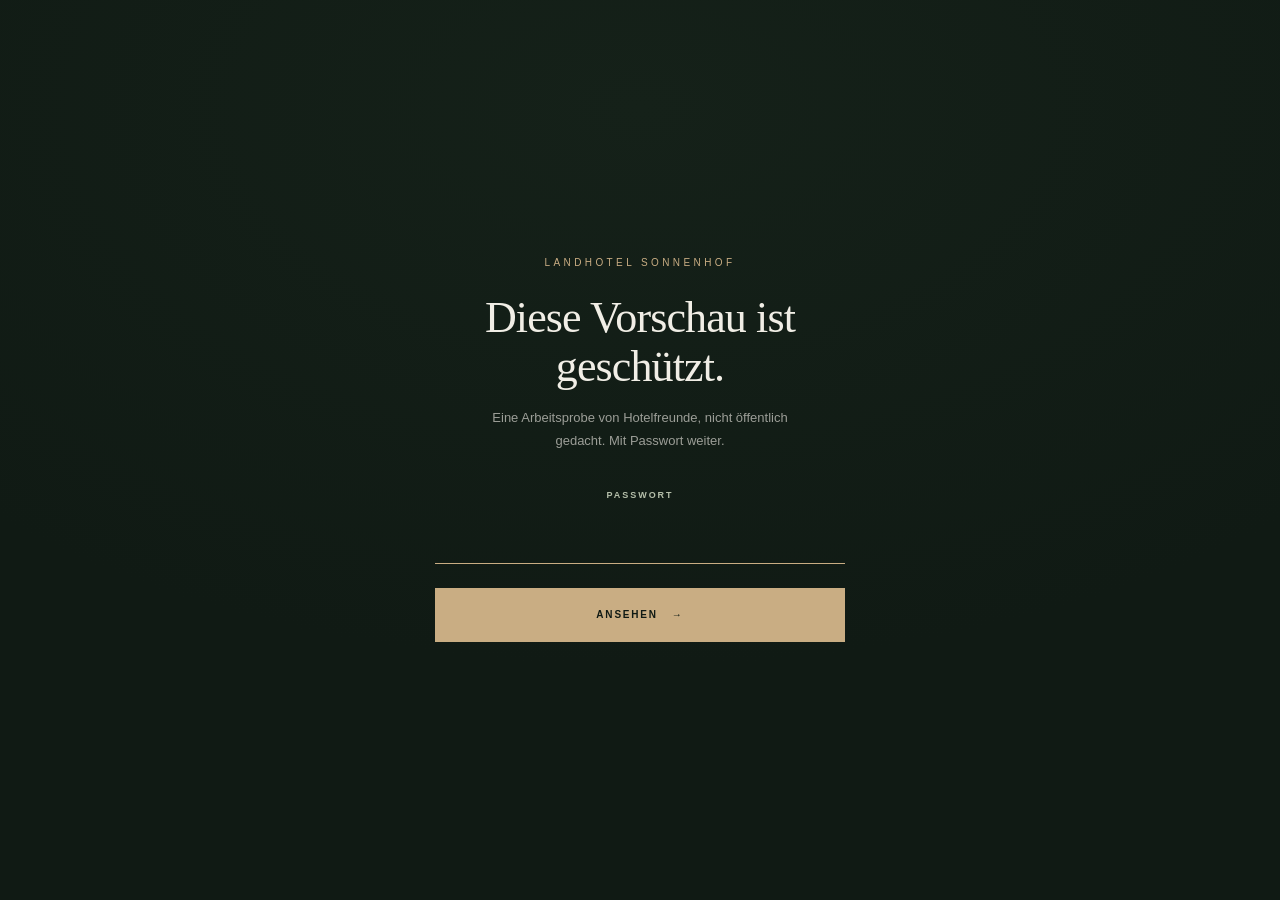
==== commit e35ee25a: "Passwortsperre und noindex fuer die Landhotel-Sonnenhof-Arbeitsprobe Die Demo-Seite unter hotel-beis" ====
--- a/hotel-beispielseite/index.html
+++ b/hotel-beispielseite/index.html
@@ -4,11 +4,69 @@
   <meta charset="utf-8"><meta name="viewport" content="width=device-width,initial-scale=1">
   <meta name="theme-color" content="#101a14">
   <meta name="description" content="Landhotel Sonnenhof – ein stiller Rückzugsort zwischen Wald, Weite und warmer Gastlichkeit.">
+  <meta name="robots" content="noindex, nofollow">
   <title>Landhotel Sonnenhof — Wo die Welt leiser wird</title>
   <link rel="icon" href="data:image/svg+xml,%3Csvg xmlns='http://www.w3.org/2000/svg' viewBox='0 0 64 64'%3E%3Crect width='64' height='64' rx='32' fill='%23101a14'/%3E%3Ccircle cx='32' cy='32' r='14' fill='%23c9ad83'/%3E%3C/svg%3E">
   <link rel="stylesheet" href="landhotel-sonnenhof.css">
 </head>
 <body class="is-loading">
+  <!-- ============================================================
+       Zugangssperre. Nur eine Arbeitsprobe fuer Akquise-Mails, keine
+       echte Hotelwebsite und nicht zum Auffinden gedacht. Das Passwort
+       steht im Klartext im Skript, das ist bewusst kein Login-System,
+       sondern haelt nur Zufallsbesucher und Suchmaschinen-Crawler
+       fern. Ergaenzt das robots-Meta oben, ersetzt es nicht.
+       ============================================================ -->
+  <div class="demo-lock" id="demoLock" role="dialog" aria-modal="true" aria-labelledby="demoLockTitel">
+    <div class="demo-lock-karte">
+      <p class="demo-lock-marke">Landhotel Sonnenhof</p>
+      <h1 id="demoLockTitel">Diese Vorschau ist geschützt.</h1>
+      <p class="demo-lock-text">Eine Arbeitsprobe von Hotelfreunde, nicht öffentlich gedacht. Mit Passwort weiter.</p>
+      <form id="demoLockForm" autocomplete="off">
+        <label class="demo-lock-feld">
+          <span>Passwort</span>
+          <input type="password" id="demoLockEingabe" inputmode="text" autocapitalize="characters" autocomplete="off" required>
+        </label>
+        <button type="submit">Ansehen<span aria-hidden="true">→</span></button>
+      </form>
+      <p class="demo-lock-fehler" id="demoLockFehler" role="alert">Das war leider nicht das richtige Passwort.</p>
+    </div>
+  </div>
+  <script>
+    (function(){
+      "use strict";
+      var SCHLUESSEL = "sonnenhof-demo-freigabe";
+      var body = document.body;
+      var frei = false;
+      try{ frei = localStorage.getItem(SCHLUESSEL) === "1"; }catch(e){}
+      if(frei){ body.classList.add("entsperrt"); return; }
+
+      /* Die Elemente stehen bereits im DOM, dieses Skript laeuft
+         direkt danach im Fluss des Parsens, ein Warten auf
+         DOMContentLoaded ist hier nicht noetig. */
+      var lock = document.getElementById("demoLock");
+      var form = document.getElementById("demoLockForm");
+      var feld = document.getElementById("demoLockEingabe");
+      var fehler = document.getElementById("demoLockFehler");
+      feld.focus();
+      form.addEventListener("submit", function(ev){
+        ev.preventDefault();
+        var wert = (feld.value || "").trim().toUpperCase();
+        if(wert === "HOTEL"){
+          try{ localStorage.setItem(SCHLUESSEL, "1"); }catch(e){}
+          body.classList.add("entsperrt");
+          lock.classList.add("weg");
+          setTimeout(function(){ lock.hidden = true; }, 550);
+        } else {
+          fehler.classList.add("zeigen");
+          lock.classList.add("wackeln");
+          feld.value = "";
+          feld.focus();
+          setTimeout(function(){ lock.classList.remove("wackeln"); }, 420);
+        }
+      });
+    })();
+  </script>
   <div class="preloader" aria-hidden="true"><div><i></i><span>Landhotel Sonnenhof</span></div></div>
   <div class="scroll-progress" aria-hidden="true"></div><div class="cursor" aria-hidden="true"></div><div class="cursor-dot" aria-hidden="true"></div>
   <header class="site-header" id="top">
--- a/hotel-beispielseite/landhotel-sonnenhof.css
+++ b/hotel-beispielseite/landhotel-sonnenhof.css
@@ -30,4 +30,29 @@
 .cursor,.cursor-dot{position:fixed;z-index:4000;left:0;top:0;pointer-events:none;border-radius:50%;opacity:0}.cursor{width:38px;height:38px;border:1px solid rgba(201,173,131,.75);transition:width .25s,height .25s,background .25s,opacity .25s}.cursor-dot{width:4px;height:4px;background:var(--sand)}body.cursor-active .cursor,body.cursor-active .cursor-dot{opacity:1}.cursor.hover{width:62px;height:62px;background:rgba(201,173,131,.12)}
 @media(max-width:1050px){.nav{display:none}.site-header{grid-template-columns:1fr 1fr}.brand{justify-self:start}.quick-book{grid-template-columns:1fr 1fr auto}.quick-guests{display:none}.experience:nth-child(1){grid-column:span 6}.experience:nth-child(2){grid-column:span 6}.experience:nth-child(3){grid-column:3/span 8;margin-top:0}.room-grid{gap:14px}.booking-aside{padding-left:40px}}
 @media(max-width:760px){:root{--side:20px}.site-header{min-height:70px}.brand span{font-size:17px}.brand small,.header-action span{display:none}.hero-content{justify-content:flex-start;align-items:flex-start;text-align:left;padding-top:170px}.hero h1{font-size:clamp(58px,19vw,88px)}.hero-lead{margin-left:0}.hero-side,.hero-scroll{display:none}.quick-book{width:calc(100% - 24px);grid-template-columns:1fr 1fr}.quick-book label{min-height:78px;padding:16px}.quick-book button{grid-column:1/-1;min-height:58px}.intro-grid,.intro-bottom,.section-head,.rooms .section-head,.table-grid,.booking-head,.booking-form,.footer-top{grid-template-columns:1fr}.intro-grid{gap:45px}.intro-bottom{gap:40px}.signature{justify-self:start;text-align:left}.mosaic{grid-template-columns:1fr;padding-bottom:100px}.mosaic-main{height:115vw}.mosaic-small{height:320px;margin-top:25px}.mosaic-number{display:none}.experiences,.rooms,.table-section,.booking{padding-top:105px;padding-bottom:105px}.section-head{gap:30px;margin-bottom:45px}.section-head-text{justify-self:start}.experience-grid,.room-grid{display:block}.experience,.experience:nth-child(n),.room-card,.room-card:nth-child(2){min-height:560px;margin:0 0 18px}.experience p{opacity:1;transform:none}.room-note{display:block}.room-note .text-link{margin-top:24px}.cinema{min-height:80vh}.table-images{min-height:510px}.table-images img:first-child{height:470px}.table-images img:last-child{height:210px;border-width:7px}.booking-form{gap:55px}.booking-fields{grid-template-columns:1fr}.booking-fields .wide{grid-column:auto}.booking-aside{border-left:0;border-top:1px solid rgba(255,255,255,.16);padding:42px 0 0}.footer-top{gap:38px}.footer-bottom{display:block;line-height:2}.demo-trigger{right:12px;bottom:12px}}
+/* ---------- Zugangssperre ---------- */
+body:not(.entsperrt) > *:not(.demo-lock){display:none}
+body:not(.entsperrt){overflow:hidden}
+.demo-lock{position:fixed;z-index:6000;inset:0;display:grid;place-items:center;padding:var(--side);background:radial-gradient(120% 100% at 50% 12%,#152119,var(--deep) 62%);transition:opacity .55s var(--ease);}
+.demo-lock.weg{opacity:0;pointer-events:none}
+/* Greift unabhaengig vom Uebergangs-Pfad: bei einem erneuten Aufruf mit
+   bereits gespeicherter Freigabe setzt das Skript "entsperrt" sofort und
+   ohne die "weg"-Klasse, ohne diese Regel bliebe die Sperre sichtbar
+   ueber der eigentlich schon freigegebenen Seite stehen. */
+body.entsperrt .demo-lock{display:none}
+.demo-lock-karte{max-width:410px;width:100%;text-align:center;color:var(--cream);animation:riseIn 1s var(--ease) .1s both}
+.demo-lock.wackeln .demo-lock-karte{animation:riseIn 1s var(--ease) .1s both,demoWackeln .42s}
+.demo-lock-marke{margin:0 0 26px;font:500 10px/1 var(--sans);letter-spacing:.34em;text-transform:uppercase;color:var(--sand)}
+.demo-lock-karte h1{margin:0 0 16px;font:400 clamp(30px,4.4vw,44px)/1.1 var(--display);letter-spacing:-.02em}
+.demo-lock-text{max-width:330px;margin:0 auto 36px;color:rgba(241,238,230,.62);font-size:13px;line-height:1.75}
+#demoLockForm{display:flex;flex-direction:column;gap:24px}
+.demo-lock-feld span{display:block;margin-bottom:10px;font-size:9px;font-weight:700;letter-spacing:.22em;text-transform:uppercase;color:var(--sage)}
+.demo-lock-feld input{width:100%;border:0;border-bottom:1px solid rgba(255,255,255,.28);background:transparent;color:var(--cream);padding:8px 2px 14px;outline:0;text-align:center;font:400 22px/1.3 var(--display);letter-spacing:.14em;text-transform:uppercase;transition:.35s;color-scheme:dark}
+.demo-lock-feld input:focus{border-color:var(--sand)}
+#demoLockForm button{display:flex;align-items:center;justify-content:center;gap:14px;width:100%;border:0;background:var(--sand);color:var(--deep);padding:19px 22px;cursor:pointer;font-size:10px;font-weight:800;letter-spacing:.18em;text-transform:uppercase;transition:.35s}
+#demoLockForm button:hover{background:var(--cream)}
+.demo-lock-fehler{margin:0;max-height:0;overflow:hidden;opacity:0;color:#d98a72;font-size:11px;letter-spacing:.02em;transition:opacity .3s,max-height .3s}
+.demo-lock-fehler.zeigen{max-height:40px;opacity:1;margin-top:18px}
+@keyframes demoWackeln{20%,80%{transform:translateX(3px)}30%,50%,70%{transform:translateX(-6px)}40%,60%{transform:translateX(6px)}}
+@media(max-width:760px){.demo-lock-text{max-width:280px}}
 @media(prefers-reduced-motion:reduce){html{scroll-behavior:auto}*,*:before,*:after{animation-duration:.01ms!important;animation-iteration-count:1!important;transition-duration:.01ms!important}.has-js .reveal{opacity:1;transform:none}.cursor,.cursor-dot{display:none}}
